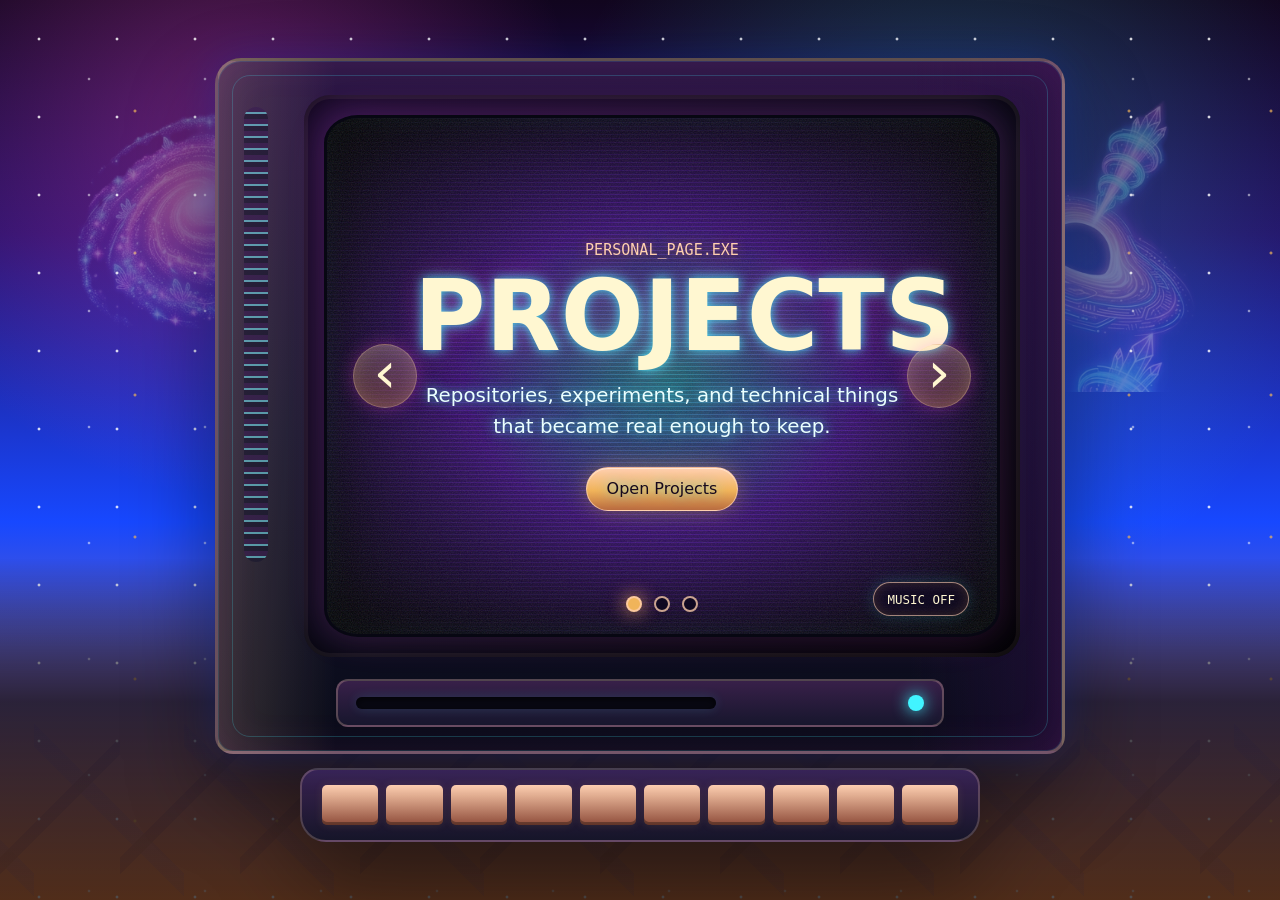
==== index.html @ 82a48ebe "Initial commit of my github page" ====
<!doctype html>
<html lang="en">
  <head>
    <meta charset="utf-8">
    <meta name="viewport" content="width=device-width, initial-scale=1">
    <title>Alejo | Personal Signal</title>
    <meta name="description" content="A personal page for projects, profile, and education.">
    <link rel="stylesheet" href="styles.css">
  </head>
  <body class="home-page">
    <main class="computer-stage" aria-label="Main navigation">
      <section class="computer" aria-label="Old computer interface">
        <div class="computer-shell">
          <div class="speaker-strip" aria-hidden="true"></div>
          <div class="crt-frame">
            <div class="crt-screen">
              <div class="screen-content">
                <p class="bootline">PERSONAL_PAGE.EXE</p>
                <h1 id="slide-title">Projects</h1>
                <p id="slide-copy">
                  Repositories, experiments, and technical things that became real enough to keep.
                </p>
                <a id="slide-link" class="screen-button" href="projects.html">Open Projects</a>
              </div>
              <button class="screen-arrow screen-arrow-left" type="button" aria-label="Previous section">&lsaquo;</button>
              <button class="screen-arrow screen-arrow-right" type="button" aria-label="Next section">&rsaquo;</button>
              <div class="screen-dots" aria-label="Choose a section">
                <button class="screen-dot is-active" type="button" aria-label="Projects"></button>
                <button class="screen-dot" type="button" aria-label="Profile"></button>
                <button class="screen-dot" type="button" aria-label="Education"></button>
              </div>
              <button id="music-toggle" class="music-toggle" type="button" aria-pressed="false">
                Music off
              </button>
              <audio id="home-track" src="Gravity_s_Edge.mp3" preload="metadata" loop></audio>
            </div>
          </div>
          <div class="computer-foot">
            <div class="drive-slot" aria-hidden="true"></div>
            <div class="power-light" aria-hidden="true"></div>
          </div>
        </div>
        <div class="keyboard" aria-hidden="true">
          <span></span><span></span><span></span><span></span><span></span>
          <span></span><span></span><span></span><span></span><span></span>
        </div>
      </section>
    </main>
    <script src="content.js"></script>
    <script src="audio.js"></script>
    <script src="home.js"></script>
  </body>
</html>
---- styles.css ----
:root {
  --ink: #f8f1ff;
  --deep: #050712;
  --amethyst: #5d1fb1;
  --cobalt: #1748ff;
  --sunset: #ff8a3d;
  --cyber-pink: #ff4bd8;
  --cyan: #41f4ff;
  --gold: #f0b45a;
  --copper: #b96c3f;
  --peach: #ffd0b0;
  --panel: rgba(18, 10, 38, 0.72);
  --panel-strong: rgba(10, 8, 26, 0.9);
}

* {
  box-sizing: border-box;
}

html,
body {
  min-height: 100%;
}

body {
  margin: 0;
  color: var(--ink);
  font-family: Inter, ui-sans-serif, system-ui, -apple-system, BlinkMacSystemFont, "Segoe UI", sans-serif;
  letter-spacing: 0;
}

a,
button {
  font: inherit;
}

a {
  color: inherit;
}

.home-page,
.profile-page {
  min-height: 100vh;
  overflow-x: hidden;
  background:
    radial-gradient(circle, rgba(255, 255, 255, 0.82) 0 1px, transparent 1.8px) 0 0 / 78px 78px,
    radial-gradient(circle, rgba(255, 255, 255, 0.5) 0 1px, transparent 1.7px) 31px 21px / 116px 116px,
    radial-gradient(circle, rgba(240, 180, 90, 0.7) 0 1px, transparent 1.9px) 64px 40px / 142px 142px,
    radial-gradient(circle at 18% 16%, rgba(255, 75, 216, 0.34), transparent 22rem),
    radial-gradient(circle at 74% 23%, rgba(65, 244, 255, 0.26), transparent 25rem),
    linear-gradient(180deg, #12061f 0%, #241068 26%, #1748ff 58%, #ff8a3d 100%);
}

.home-page {
  overflow: hidden;
}

.home-page::after {
  content: "";
  position: fixed;
  inset: 0;
  z-index: 0;
  pointer-events: none;
  background:
    url("ASSETS/galaxy_spiral_large.png") left 4vw top 8vh / min(320px, 30vw) auto no-repeat,
    url("ASSETS/galaxy_blackhole_top.png") right 5vw top 10vh / min(300px, 28vw) auto no-repeat;
  opacity: 0.36;
  mix-blend-mode: screen;
}

.home-page::before,
.profile-page::before {
  content: "";
  position: fixed;
  inset: auto 0 0;
  height: 38vh;
  pointer-events: none;
  background:
    linear-gradient(135deg, transparent 0 42%, rgba(3, 5, 14, 0.92) 42% 48%, transparent 48%) 0 100% / 120px 160px repeat-x,
    linear-gradient(45deg, transparent 0 45%, rgba(6, 7, 18, 0.9) 45% 52%, transparent 52%) 34px 100% / 150px 190px repeat-x,
    linear-gradient(180deg, transparent, rgba(4, 5, 12, 0.96) 42%);
  opacity: 0.72;
  z-index: 0;
}

.computer-stage {
  position: relative;
  z-index: 1;
  min-height: 100vh;
  display: grid;
  place-items: center;
  padding: 24px;
}

.computer {
  width: min(940px, 96vw);
  display: grid;
  justify-items: center;
  gap: 14px;
  filter: drop-shadow(0 38px 42px rgba(0, 0, 0, 0.46));
}

.computer-shell {
  position: relative;
  width: 100%;
  max-width: 850px;
  padding: clamp(18px, 3.4vw, 34px) clamp(18px, 4vw, 42px) 24px;
  border: 3px solid rgba(255, 208, 176, 0.34);
  border-radius: 26px 26px 18px 18px;
  background:
    linear-gradient(90deg, rgba(255, 210, 171, 0.18), transparent 14%, transparent 82%, rgba(43, 14, 69, 0.5)),
    linear-gradient(180deg, #2c1745, #15142e 54%, #090b18);
  box-shadow:
    inset 0 0 0 1px rgba(65, 244, 255, 0.12),
    inset 0 0 42px rgba(255, 75, 216, 0.1),
    0 0 42px rgba(23, 72, 255, 0.2);
}

.computer-shell::before {
  content: "";
  position: absolute;
  inset: 14px;
  border: 1px solid rgba(65, 244, 255, 0.2);
  border-radius: 18px;
  pointer-events: none;
}

.speaker-strip {
  position: absolute;
  left: 26px;
  top: 46px;
  width: 24px;
  height: 66%;
  border-radius: 14px;
  background: repeating-linear-gradient(180deg, #391b52 0 5px, #77eaf6 5px 7px, #17152d 7px 12px);
  opacity: 0.58;
}

.crt-frame {
  position: relative;
  margin-left: clamp(16px, 5vw, 44px);
  padding: clamp(12px, 2vw, 20px);
  border-radius: 26px;
  background: linear-gradient(145deg, #30154d, #101123 58%, #05050b);
  box-shadow: inset 0 0 0 4px rgba(255, 208, 176, 0.06), inset 0 0 48px rgba(0, 0, 0, 0.86);
}

.crt-screen {
  position: relative;
  min-height: clamp(370px, 58vh, 540px);
  overflow: hidden;
  display: grid;
  place-items: center;
  border: 3px solid #070712;
  border-radius: 34px / 28px;
  background:
    radial-gradient(ellipse at center, rgba(65, 244, 255, 0.55) 0%, rgba(88, 26, 172, 0.76) 42%, rgba(7, 6, 20, 0.98) 100%),
    #080816;
  box-shadow:
    inset 0 0 76px rgba(0, 0, 0, 0.86),
    inset 0 0 24px rgba(65, 244, 255, 0.18),
    0 0 38px rgba(255, 75, 216, 0.16);
}

.crt-screen::before,
.crt-screen::after {
  content: "";
  position: absolute;
  inset: 0;
  pointer-events: none;
}

.crt-screen::before {
  z-index: 4;
  background:
    repeating-linear-gradient(180deg, rgba(255, 255, 255, 0.13) 0 1px, rgba(0, 0, 0, 0.28) 1px 4px),
    radial-gradient(ellipse at center, transparent 42%, rgba(0, 0, 0, 0.58) 100%);
  mix-blend-mode: multiply;
  animation: scan-drift 4s linear infinite;
}

.crt-screen::after {
  z-index: 5;
  opacity: 0.22;
  background-image: url("data:image/svg+xml,%3Csvg xmlns='http://www.w3.org/2000/svg' width='180' height='180'%3E%3Cfilter id='n'%3E%3CfeTurbulence type='fractalNoise' baseFrequency='.9' numOctaves='4' stitchTiles='stitch'/%3E%3CfeGaussianBlur stdDeviation='.35'/%3E%3C/filter%3E%3Crect width='180' height='180' filter='url(%23n)' opacity='.62'/%3E%3C/svg%3E");
  animation: static-noise 0.36s steps(2, end) infinite, crt-flicker 5.8s linear infinite;
}

.screen-content {
  position: relative;
  z-index: 6;
  width: min(620px, 74%);
  text-align: center;
  color: #eaffff;
  text-shadow: 0 0 12px rgba(65, 244, 255, 0.84), 0 0 28px rgba(255, 75, 216, 0.32);
  transition: opacity 160ms ease, transform 160ms ease;
}

.is-switching .screen-content {
  opacity: 0.34;
  transform: translateY(5px) scale(0.99);
}

.bootline,
.eyebrow,
.detail-kicker {
  margin: 0 0 12px;
  color: var(--peach);
  font-family: ui-monospace, SFMono-Regular, Consolas, monospace;
  font-size: clamp(0.72rem, 1.7vw, 0.94rem);
  text-transform: uppercase;
  text-shadow: 0 0 12px rgba(255, 138, 61, 0.45);
}

.screen-content h1 {
  margin: 0;
  color: #fff7d1;
  font-size: clamp(2.5rem, 9vw, 6.1rem);
  line-height: 0.94;
  text-transform: uppercase;
}

.screen-content p:not(.bootline) {
  max-width: 42rem;
  margin: 18px auto 24px;
  font-size: clamp(1rem, 2.5vw, 1.24rem);
  line-height: 1.55;
}

.screen-button,
.detail-link,
#detail-link {
  display: inline-grid;
  min-height: 44px;
  align-items: center;
  padding: 0 20px;
  border: 1px solid rgba(255, 208, 176, 0.72);
  border-radius: 999px;
  color: #16091d;
  background: linear-gradient(180deg, #ffd0b0, #f0b45a 54%, #b96c3f);
  text-decoration: none;
  box-shadow: 0 0 22px rgba(240, 180, 90, 0.36), inset 0 1px 0 rgba(255, 255, 255, 0.45);
}

.screen-button:focus-visible,
.screen-arrow:focus-visible,
.screen-dot:focus-visible,
.top-nav a:focus-visible,
.node-hit:focus-visible,
#detail-link:focus-visible {
  outline: 3px solid var(--cyan);
  outline-offset: 4px;
}

.screen-arrow {
  position: absolute;
  z-index: 7;
  top: 50%;
  width: clamp(42px, 7vw, 64px);
  aspect-ratio: 1;
  display: grid;
  place-items: center;
  padding: 0 0 0.12em;
  translate: 0 -50%;
  border: 1px solid rgba(255, 208, 176, 0.35);
  border-radius: 50%;
  color: #fff7d1;
  background: linear-gradient(180deg, rgba(255, 208, 176, 0.22), rgba(185, 108, 63, 0.36));
  box-shadow: inset 0 0 18px rgba(255, 208, 176, 0.2), 0 0 18px rgba(255, 75, 216, 0.28);
  cursor: pointer;
  font-size: clamp(2rem, 8vw, 3.6rem);
  line-height: 0;
}

.screen-arrow-left {
  left: clamp(12px, 3vw, 26px);
}

.screen-arrow-right {
  right: clamp(12px, 3vw, 26px);
}

.screen-dots {
  position: absolute;
  z-index: 7;
  left: 50%;
  bottom: 22px;
  display: flex;
  gap: 12px;
  translate: -50% 0;
}

.screen-dot {
  width: 15px;
  aspect-ratio: 1;
  border: 2px solid rgba(255, 208, 176, 0.78);
  border-radius: 50%;
  background: rgba(12, 7, 30, 0.86);
  cursor: pointer;
}

.screen-dot.is-active {
  background: var(--gold);
  box-shadow: 0 0 18px rgba(240, 180, 90, 0.84), 0 0 24px rgba(255, 75, 216, 0.26);
}

.music-toggle {
  position: absolute;
  z-index: 7;
  right: clamp(14px, 3vw, 28px);
  bottom: 18px;
  min-height: 34px;
  padding: 0 13px;
  border: 1px solid rgba(255, 208, 176, 0.62);
  border-radius: 999px;
  color: #fff7d1;
  background: rgba(15, 8, 36, 0.64);
  box-shadow: inset 0 0 14px rgba(240, 180, 90, 0.18), 0 0 16px rgba(65, 244, 255, 0.18);
  cursor: pointer;
  font-family: ui-monospace, SFMono-Regular, Consolas, monospace;
  font-size: 0.78rem;
  text-transform: uppercase;
}

.music-toggle[aria-pressed="true"] {
  color: #16091d;
  background: var(--gold);
}

.computer-foot {
  position: relative;
  display: flex;
  align-items: center;
  justify-content: space-between;
  gap: 20px;
  margin: 22px auto 0;
  width: min(620px, 80%);
  min-height: 48px;
  padding: 0 18px;
  border: 2px solid rgba(255, 208, 176, 0.25);
  border-radius: 12px;
  background: linear-gradient(180deg, #382049, #17162d);
}

.drive-slot {
  width: min(360px, 72%);
  height: 12px;
  border-radius: 999px;
  background: #080812;
  box-shadow: inset 0 2px 7px rgba(0, 0, 0, 0.65), 0 0 12px rgba(65, 244, 255, 0.14);
}

.power-light {
  width: 16px;
  aspect-ratio: 1;
  border-radius: 50%;
  background: var(--cyan);
  box-shadow: 0 0 16px var(--cyan);
}

.keyboard {
  width: min(680px, 88vw);
  min-height: 74px;
  display: grid;
  grid-template-columns: repeat(10, 1fr);
  gap: 8px;
  padding: 15px 20px;
  border: 2px solid rgba(255, 208, 176, 0.22);
  border-radius: 18px 18px 26px 26px;
  background: linear-gradient(180deg, #3a2351, #161529);
}

.keyboard span {
  min-height: 18px;
  border-radius: 5px;
  background: linear-gradient(180deg, #ffd0b0, #8f4d3b);
  box-shadow: inset 0 -3px 0 rgba(0, 0, 0, 0.32), 0 0 10px rgba(240, 180, 90, 0.12);
}

.network-page {
  min-height: 100vh;
  overflow: hidden;
  background: #050712;
}

#network-canvas {
  position: fixed;
  inset: 0;
  z-index: 0;
}

.network-shell {
  position: relative;
  z-index: 1;
  min-height: 100vh;
  pointer-events: none;
}

.top-nav {
  position: fixed;
  z-index: 5;
  top: 18px;
  left: 50%;
  display: flex;
  max-width: calc(100vw - 28px);
  gap: 6px;
  padding: 7px;
  border: 1px solid rgba(255, 208, 176, 0.36);
  border-radius: 999px;
  background: linear-gradient(180deg, rgba(29, 13, 60, 0.86), rgba(7, 10, 24, 0.86));
  box-shadow: 0 15px 34px rgba(0, 7, 20, 0.36), 0 0 24px rgba(65, 244, 255, 0.12);
  translate: -50% 0;
  pointer-events: auto;
  backdrop-filter: blur(10px);
}

.top-nav a {
  display: inline-grid;
  min-height: 38px;
  align-items: center;
  padding: 0 15px;
  border-radius: 999px;
  color: #eafcff;
  text-decoration: none;
  white-space: nowrap;
}

.top-nav a.is-current {
  color: #16091d;
  background: linear-gradient(180deg, var(--peach), var(--gold) 62%, var(--copper));
  box-shadow: inset 0 0 0 1px rgba(255, 244, 220, 0.5), 0 0 22px rgba(240, 180, 90, 0.34);
}

.node-detail {
  position: fixed;
  right: clamp(14px, 4vw, 44px);
  bottom: clamp(14px, 4vw, 40px);
  width: min(420px, calc(100vw - 28px));
  padding: 20px;
  border: 1px solid rgba(255, 208, 176, 0.35);
  border-radius: 8px;
  color: #f5fbff;
  background: linear-gradient(145deg, rgba(26, 12, 54, 0.88), rgba(6, 10, 25, 0.9));
  box-shadow: 0 22px 46px rgba(0, 6, 18, 0.42), 0 0 26px rgba(255, 75, 216, 0.12);
  pointer-events: auto;
  backdrop-filter: blur(12px);
}

.node-detail h2 {
  margin: 0;
  color: #fff7d1;
  font-size: clamp(1.35rem, 4vw, 2rem);
  line-height: 1.05;
  text-shadow: 0 0 12px rgba(65, 244, 255, 0.24);
}

.node-detail p:not(.detail-kicker) {
  margin: 12px 0 16px;
  line-height: 1.48;
}

#detail-link {
  border-color: rgba(255, 208, 176, 0.54);
}

.node-layer {
  position: fixed;
  inset: 0;
  z-index: 4;
  pointer-events: none;
}

.node-hit {
  position: absolute;
  display: grid;
  place-items: center;
  border: 0;
  border-radius: 50%;
  color: transparent;
  background: transparent;
  cursor: pointer;
  translate: -50% -50%;
  pointer-events: auto;
}

.profile-shell {
  position: relative;
  z-index: 1;
  min-height: 100vh;
  display: grid;
  grid-template-columns: minmax(280px, 0.9fr) minmax(320px, 1.1fr);
  align-items: center;
  gap: clamp(28px, 7vw, 88px);
  padding: 118px clamp(18px, 6vw, 86px) 56px;
}

.profile-page::after {
  content: "";
  position: fixed;
  inset: 0;
  z-index: 0;
  pointer-events: none;
  background:
    radial-gradient(circle, rgba(255, 255, 255, 0.72) 0 1px, transparent 1.7px) 16px 12px / 84px 84px,
    radial-gradient(circle, rgba(65, 244, 255, 0.42) 0 1px, transparent 1.8px) 42px 36px / 128px 128px,
    radial-gradient(circle at 60% 50%, rgba(65, 244, 255, 0.2), transparent 18rem);
  opacity: 0.56;
}

.profile-copy {
  position: relative;
  z-index: 2;
  max-width: 650px;
  padding: clamp(20px, 4vw, 34px);
  border: 1px solid rgba(255, 208, 176, 0.28);
  border-radius: 8px;
  background: linear-gradient(135deg, rgba(20, 9, 44, 0.82), rgba(7, 10, 27, 0.78));
  box-shadow: 0 28px 62px rgba(0, 0, 0, 0.36), 0 0 28px rgba(255, 75, 216, 0.12);
  backdrop-filter: blur(12px);
}

.profile-copy h1 {
  margin: 0 0 18px;
  color: #fff7d1;
  font-size: clamp(2.4rem, 7vw, 5.5rem);
  line-height: 0.92;
  text-transform: uppercase;
  text-shadow: 0 0 18px rgba(65, 244, 255, 0.38), 0 0 24px rgba(255, 75, 216, 0.26);
}

.profile-copy p:not(.eyebrow) {
  color: rgba(246, 250, 255, 0.88);
  font-size: clamp(1rem, 2vw, 1.12rem);
  line-height: 1.62;
}

.profile-tags {
  display: flex;
  flex-wrap: wrap;
  gap: 10px;
  margin: 24px 0;
}

.profile-tags span {
  padding: 8px 12px;
  border: 1px solid rgba(65, 244, 255, 0.35);
  border-radius: 999px;
  color: #eaffff;
  background: rgba(65, 244, 255, 0.08);
  box-shadow: 0 0 16px rgba(65, 244, 255, 0.12);
}

.profile-stats {
  display: grid;
  grid-template-columns: repeat(3, 1fr);
  gap: 12px;
}

.profile-stats article {
  min-height: 94px;
  padding: 14px;
  border: 1px solid rgba(255, 208, 176, 0.24);
  border-radius: 8px;
  background: linear-gradient(180deg, rgba(255, 208, 176, 0.14), rgba(185, 108, 63, 0.1));
}

.profile-stats strong,
.profile-stats span {
  display: block;
}

.profile-stats strong {
  color: var(--peach);
  margin-bottom: 8px;
}

.profile-stats span {
  color: rgba(246, 250, 255, 0.78);
  font-size: 0.88rem;
  line-height: 1.35;
}

.avatar-stage {
  position: relative;
  z-index: 2;
  min-height: min(720px, 74vh);
  display: grid;
  place-items: center;
}

.hover-light {
  position: absolute;
  bottom: 9%;
  width: min(420px, 66vw);
  aspect-ratio: 1 / 0.26;
  border-radius: 50%;
  background: radial-gradient(ellipse at center, rgba(65, 244, 255, 0.74), rgba(23, 72, 255, 0.28) 45%, transparent 72%);
  filter: blur(3px);
  animation: pulse-light 3.8s ease-in-out infinite;
}

.float-base {
  position: absolute;
  bottom: 4%;
  width: min(470px, 72vw);
  aspect-ratio: 1 / 0.24;
  border-radius: 50%;
  background:
    radial-gradient(ellipse at center, rgba(232, 255, 255, 0.92) 0 8%, rgba(65, 244, 255, 0.66) 12% 30%, rgba(23, 72, 255, 0.22) 48%, transparent 72%),
    linear-gradient(180deg, rgba(255, 208, 176, 0.34), rgba(185, 108, 63, 0.12));
  border: 1px solid rgba(255, 208, 176, 0.42);
  box-shadow:
    0 0 28px rgba(65, 244, 255, 0.56),
    0 0 54px rgba(23, 72, 255, 0.36),
    inset 0 0 26px rgba(255, 208, 176, 0.24);
  transform: perspective(520px) rotateX(58deg);
  animation: base-pulse 3.8s ease-in-out infinite;
}

.profile-avatar {
  position: relative;
  z-index: 2;
  width: min(420px, 70vw);
  max-height: 78vh;
  object-fit: contain;
  filter: drop-shadow(0 0 28px rgba(65, 244, 255, 0.48)) drop-shadow(0 0 40px rgba(255, 75, 216, 0.32));
  animation: avatar-hover 4.8s ease-in-out infinite;
}

.orbit-ring {
  position: absolute;
  border: 1px solid rgba(65, 244, 255, 0.32);
  border-radius: 50%;
  filter: drop-shadow(0 0 12px rgba(255, 75, 216, 0.22));
}

.orbit-ring-one {
  width: min(520px, 82vw);
  aspect-ratio: 1;
  animation: orbit-spin 18s linear infinite;
}

.orbit-ring-two {
  width: min(390px, 62vw);
  aspect-ratio: 1 / 0.72;
  rotate: -18deg;
  animation: orbit-spin 13s linear infinite reverse;
}

@keyframes avatar-hover {
  0%,
  100% {
    transform: translateY(-10px);
  }
  50% {
    transform: translateY(18px);
  }
}

@keyframes pulse-light {
  0%,
  100% {
    opacity: 0.64;
    transform: scaleX(0.92);
  }
  50% {
    opacity: 0.92;
    transform: scaleX(1.08);
  }
}

@keyframes base-pulse {
  0%,
  100% {
    opacity: 0.78;
    transform: perspective(520px) rotateX(58deg) scale(0.98);
  }
  50% {
    opacity: 1;
    transform: perspective(520px) rotateX(58deg) scale(1.05);
  }
}

@keyframes orbit-spin {
  to {
    transform: rotate(360deg);
  }
}

@keyframes scan-drift {
  from {
    background-position: 0 0, 0 0;
  }
  to {
    background-position: 0 16px, 0 0;
  }
}

@keyframes static-noise {
  0% {
    transform: translate3d(0, 0, 0);
  }
  50% {
    transform: translate3d(-2%, 1%, 0);
  }
  100% {
    transform: translate3d(1%, -2%, 0);
  }
}

@keyframes crt-flicker {
  0%,
  100% {
    opacity: 0.2;
  }
  8% {
    opacity: 0.32;
  }
  11% {
    opacity: 0.18;
  }
  63% {
    opacity: 0.29;
  }
  68% {
    opacity: 0.21;
  }
}

@media (max-width: 900px) {
  .profile-shell {
    grid-template-columns: 1fr;
    padding-top: 104px;
  }

  .avatar-stage {
    min-height: 560px;
    order: -1;
  }

  .profile-stats {
    grid-template-columns: 1fr;
  }
}

@media (max-width: 760px) {
  .computer-stage {
    padding: 12px;
  }

  .computer-shell {
    padding: 16px 12px 18px;
  }

  .speaker-strip {
    display: none;
  }

  .crt-frame {
    margin-left: 0;
  }

  .crt-screen {
    min-height: 66vh;
    border-radius: 24px;
  }

  .screen-content {
    width: 72%;
  }

  .screen-content p:not(.bootline) {
    font-size: 0.98rem;
  }

  .computer-foot {
    width: 92%;
  }

  .keyboard {
    min-height: 58px;
    gap: 5px;
    padding: 12px;
  }

  .top-nav {
    top: 10px;
    overflow-x: auto;
    justify-content: flex-start;
    width: calc(100vw - 20px);
    border-radius: 18px;
  }

  .top-nav a {
    min-height: 34px;
    padding: 0 11px;
    font-size: 0.9rem;
  }

  .node-detail {
    bottom: 10px;
    padding: 15px;
  }

  .profile-page {
    background:
      radial-gradient(circle, rgba(255, 255, 255, 0.72) 0 1px, transparent 1.8px) 0 0 / 72px 72px,
      radial-gradient(circle, rgba(65, 244, 255, 0.42) 0 1px, transparent 1.8px) 38px 24px / 118px 118px,
      radial-gradient(circle at 50% 28%, rgba(65, 244, 255, 0.28), transparent 18rem),
      linear-gradient(180deg, #12061f 0%, #241068 38%, #1748ff 72%, #ff8a3d 100%);
  }

  .profile-page::before {
    display: none;
  }

  .profile-page::after {
    opacity: 0.22;
  }

  .profile-copy {
    padding: 18px;
  }

  .avatar-stage {
    min-height: 500px;
  }

  .profile-avatar {
    width: min(360px, 86vw);
  }
}

@media (prefers-reduced-motion: reduce) {
  *,
  *::before,
  *::after {
    scroll-behavior: auto !important;
    animation-duration: 0.001ms !important;
    animation-iteration-count: 1 !important;
    transition-duration: 0.001ms !important;
  }
}
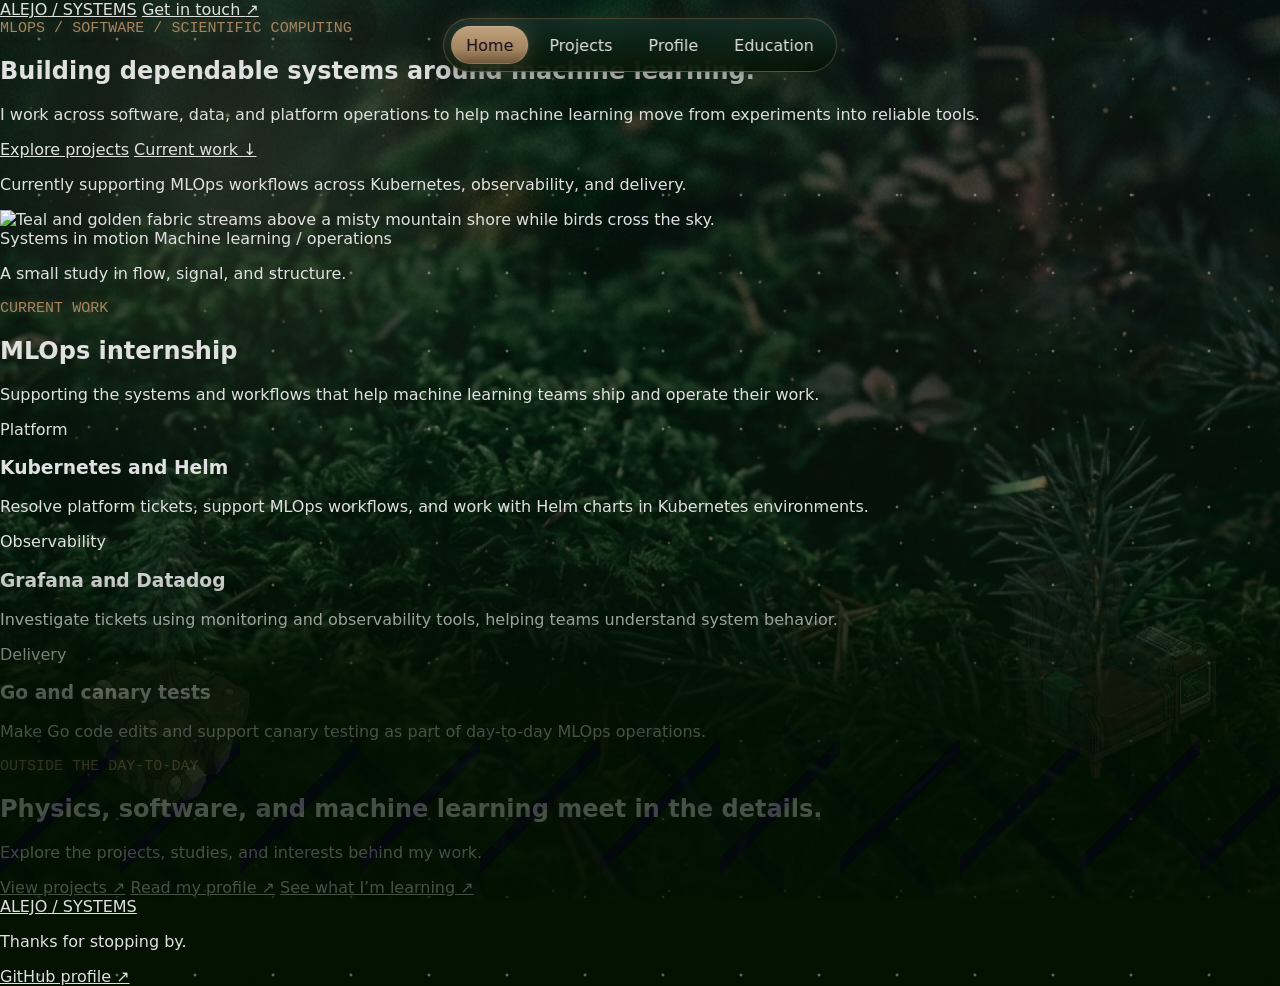
==== commit cc21155c: "Refresh portfolio landing page" ====
--- a/index.html
+++ b/index.html
@@ -3,51 +3,98 @@
   <head>
     <meta charset="utf-8">
     <meta name="viewport" content="width=device-width, initial-scale=1">
-    <title>Alejo | Personal Signal</title>
-    <meta name="description" content="A personal page for projects, profile, and education.">
+    <meta name="theme-color" content="#071719">
+    <title>Alejo | MLOps and software</title>
+    <meta name="description" content="Alejo's portfolio: MLOps, software, machine learning, and scientific computing.">
     <link rel="stylesheet" href="styles.css">
+    <link rel="stylesheet" href="refresh.css">
   </head>
   <body class="home-page">
-    <main class="computer-stage" aria-label="Main navigation">
-      <section class="computer" aria-label="Old computer interface">
-        <div class="computer-shell">
-          <div class="speaker-strip" aria-hidden="true"></div>
-          <div class="crt-frame">
-            <div class="crt-screen">
-              <div class="screen-content">
-                <p class="bootline">PERSONAL_PAGE.EXE</p>
-                <h1 id="slide-title">Projects</h1>
-                <p id="slide-copy">
-                  Repositories, experiments, and technical things that became real enough to keep.
-                </p>
-                <a id="slide-link" class="screen-button" href="projects.html">Open Projects</a>
-              </div>
-              <button class="screen-arrow screen-arrow-left" type="button" aria-label="Previous section">&lsaquo;</button>
-              <button class="screen-arrow screen-arrow-right" type="button" aria-label="Next section">&rsaquo;</button>
-              <div class="screen-dots" aria-label="Choose a section">
-                <button class="screen-dot is-active" type="button" aria-label="Projects"></button>
-                <button class="screen-dot" type="button" aria-label="Profile"></button>
-                <button class="screen-dot" type="button" aria-label="Education"></button>
-              </div>
-              <button id="music-toggle" class="music-toggle" type="button" aria-pressed="false">
-                Music off
-              </button>
-              <audio id="home-track" src="Gravity_s_Edge.mp3" preload="metadata" loop></audio>
+    <header class="site-header">
+      <a class="site-mark" href="index.html" aria-label="Alejo home">ALEJO<span> / SYSTEMS</span></a>
+      <nav class="top-nav home-nav" aria-label="Main navigation">
+        <a class="is-current" href="index.html">Home</a>
+        <a href="projects.html">Projects</a>
+        <a href="interests.html">Profile</a>
+        <a href="education.html">Education</a>
+      </nav>
+      <a class="header-contact" href="#contact">Get in touch <span aria-hidden="true">↗</span></a>
+    </header>
+
+    <main>
+      <section class="hero" aria-labelledby="hero-title">
+        <div class="hero-copy">
+          <p class="eyebrow">MLOps / software / scientific computing</p>
+          <h1 id="hero-title">Building dependable systems around machine learning.</h1>
+          <p class="hero-lede">I work across software, data, and platform operations to help machine learning move from experiments into reliable tools.</p>
+          <div class="hero-actions">
+            <a class="action-button action-primary" href="projects.html">Explore projects</a>
+            <a class="action-button action-secondary" href="#current-work">Current work <span aria-hidden="true">↓</span></a>
+          </div>
+          <p class="hero-note">Currently supporting MLOps workflows across Kubernetes, observability, and delivery.</p>
+        </div>
+
+        <div class="hero-art-wrap">
+          <div class="hero-art-frame" data-spline-url="" aria-label="Surreal landscape scene">
+            <img class="hero-art-image" src="ASSETS/hero-landscape.svg" alt="Teal and golden fabric streams above a misty mountain shore while birds cross the sky.">
+            <span class="scene-sun" aria-hidden="true"></span>
+            <div class="scene-caption">
+              <span>Systems in motion</span>
+              <span>Machine learning / operations</span>
             </div>
           </div>
-          <div class="computer-foot">
-            <div class="drive-slot" aria-hidden="true"></div>
-            <div class="power-light" aria-hidden="true"></div>
+          <p class="scene-footnote">A small study in flow, signal, and structure.</p>
+        </div>
+      </section>
+
+      <section class="work-section" id="current-work" aria-labelledby="work-title">
+        <div class="work-heading">
+          <div>
+            <p class="eyebrow">Current work</p>
+            <h2 id="work-title">MLOps internship</h2>
           </div>
+          <p>Supporting the systems and workflows that help machine learning teams ship and operate their work.</p>
         </div>
-        <div class="keyboard" aria-hidden="true">
-          <span></span><span></span><span></span><span></span><span></span>
-          <span></span><span></span><span></span><span></span><span></span>
+        <div class="work-grid">
+          <article class="work-item">
+            <p class="work-label">Platform</p>
+            <h3>Kubernetes and Helm</h3>
+            <p>Resolve platform tickets, support MLOps workflows, and work with Helm charts in Kubernetes environments.</p>
+          </article>
+          <article class="work-item">
+            <p class="work-label">Observability</p>
+            <h3>Grafana and Datadog</h3>
+            <p>Investigate tickets using monitoring and observability tools, helping teams understand system behavior.</p>
+          </article>
+          <article class="work-item">
+            <p class="work-label">Delivery</p>
+            <h3>Go and canary tests</h3>
+            <p>Make Go code edits and support canary testing as part of day-to-day MLOps operations.</p>
+          </article>
+        </div>
+      </section>
+
+      <section class="next-section" aria-labelledby="next-title">
+        <p class="eyebrow">Outside the day-to-day</p>
+        <div class="next-content">
+          <h2 id="next-title">Physics, software, and machine learning meet in the details.</h2>
+          <div>
+            <p>Explore the projects, studies, and interests behind my work.</p>
+            <div class="next-links">
+              <a href="projects.html">View projects <span aria-hidden="true">↗</span></a>
+              <a href="interests.html">Read my profile <span aria-hidden="true">↗</span></a>
+              <a href="education.html">See what I’m learning <span aria-hidden="true">↗</span></a>
+            </div>
+          </div>
         </div>
       </section>
     </main>
-    <script src="content.js"></script>
-    <script src="audio.js"></script>
-    <script src="home.js"></script>
+
+    <footer class="site-footer" id="contact">
+      <a class="site-mark" href="index.html">ALEJO<span> / SYSTEMS</span></a>
+      <p>Thanks for stopping by.</p>
+      <a href="https://github.com/AlejoProjects" target="_blank" rel="noreferrer">GitHub profile <span aria-hidden="true">↗</span></a>
+    </footer>
+    <script src="hero-motion.js"></script>
   </body>
 </html>
--- a/styles.css
+++ b/styles.css
@@ -1,16 +1,15 @@
 :root {
-  --ink: #f8f1ff;
-  --deep: #050712;
-  --amethyst: #5d1fb1;
-  --cobalt: #1748ff;
-  --sunset: #ff8a3d;
-  --cyber-pink: #ff4bd8;
-  --cyan: #41f4ff;
-  --gold: #f0b45a;
-  --copper: #b96c3f;
-  --peach: #ffd0b0;
-  --panel: rgba(18, 10, 38, 0.72);
-  --panel-strong: rgba(10, 8, 26, 0.9);
+  --ink: #e0e0e0;
+  --deep: #031100;
+  --racing-green: #16302b;
+  --forest-green: #031100;
+  --gold: #a38560;
+  --wine: #390517;
+  --parchment: #e0e0e0;
+  --peach: #a38560;
+  --glass: rgba(22, 48, 43, 0.54);
+  --panel: rgba(3, 17, 0, 0.72);
+  --panel-strong: rgba(3, 17, 0, 0.92);
 }
 
 * {
@@ -43,12 +42,13 @@
   min-height: 100vh;
   overflow-x: hidden;
   background:
-    radial-gradient(circle, rgba(255, 255, 255, 0.82) 0 1px, transparent 1.8px) 0 0 / 78px 78px,
-    radial-gradient(circle, rgba(255, 255, 255, 0.5) 0 1px, transparent 1.7px) 31px 21px / 116px 116px,
-    radial-gradient(circle, rgba(240, 180, 90, 0.7) 0 1px, transparent 1.9px) 64px 40px / 142px 142px,
-    radial-gradient(circle at 18% 16%, rgba(255, 75, 216, 0.34), transparent 22rem),
-    radial-gradient(circle at 74% 23%, rgba(65, 244, 255, 0.26), transparent 25rem),
-    linear-gradient(180deg, #12061f 0%, #241068 26%, #1748ff 58%, #ff8a3d 100%);
+    radial-gradient(circle, rgba(224, 224, 224, 0.42) 0 1px, transparent 1.8px) 0 0 / 78px 78px,
+    radial-gradient(circle, rgba(163, 133, 96, 0.46) 0 1px, transparent 1.8px) 31px 21px / 116px 116px,
+    radial-gradient(circle at 18% 16%, rgba(163, 133, 96, 0.18), transparent 22rem),
+    radial-gradient(circle at 78% 18%, rgba(57, 5, 23, 0.22), transparent 26rem),
+    linear-gradient(180deg, rgba(3, 17, 0, 0.2), rgba(3, 17, 0, 0.78)),
+    url("ASSETS/background.png") center / cover fixed no-repeat,
+    linear-gradient(180deg, #16302b 0%, #0d241d 44%, #031100 100%);
 }
 
 .home-page {
@@ -62,10 +62,11 @@
   z-index: 0;
   pointer-events: none;
   background:
-    url("ASSETS/galaxy_spiral_large.png") left 4vw top 8vh / min(320px, 30vw) auto no-repeat,
-    url("ASSETS/galaxy_blackhole_top.png") right 5vw top 10vh / min(300px, 28vw) auto no-repeat;
-  opacity: 0.36;
+    url("ASSETS/tree_asset.png") left 3vw bottom 9vh / min(230px, 24vw) auto no-repeat,
+    url("ASSETS/chair_asset.png") right 4vw bottom 11vh / min(250px, 25vw) auto no-repeat;
+  opacity: 0.22;
   mix-blend-mode: screen;
+  filter: saturate(0.86) brightness(0.72);
 }
 
 .home-page::before,
@@ -77,8 +78,8 @@
   pointer-events: none;
   background:
     linear-gradient(135deg, transparent 0 42%, rgba(3, 5, 14, 0.92) 42% 48%, transparent 48%) 0 100% / 120px 160px repeat-x,
-    linear-gradient(45deg, transparent 0 45%, rgba(6, 7, 18, 0.9) 45% 52%, transparent 52%) 34px 100% / 150px 190px repeat-x,
-    linear-gradient(180deg, transparent, rgba(4, 5, 12, 0.96) 42%);
+    linear-gradient(45deg, transparent 0 45%, rgba(2, 12, 5, 0.9) 45% 52%, transparent 52%) 34px 100% / 150px 190px repeat-x,
+    linear-gradient(180deg, transparent, rgba(3, 17, 0, 0.96) 42%);
   opacity: 0.72;
   z-index: 0;
 }
@@ -105,22 +106,22 @@
   width: 100%;
   max-width: 850px;
   padding: clamp(18px, 3.4vw, 34px) clamp(18px, 4vw, 42px) 24px;
-  border: 3px solid rgba(255, 208, 176, 0.34);
+  border: 3px solid rgba(163, 133, 96, 0.42);
   border-radius: 26px 26px 18px 18px;
   background:
-    linear-gradient(90deg, rgba(255, 210, 171, 0.18), transparent 14%, transparent 82%, rgba(43, 14, 69, 0.5)),
-    linear-gradient(180deg, #2c1745, #15142e 54%, #090b18);
+    linear-gradient(90deg, rgba(163, 133, 96, 0.16), transparent 14%, transparent 82%, rgba(57, 5, 23, 0.38)),
+    linear-gradient(180deg, #1d3a33, #10241f 54%, #031100);
   box-shadow:
-    inset 0 0 0 1px rgba(65, 244, 255, 0.12),
-    inset 0 0 42px rgba(255, 75, 216, 0.1),
-    0 0 42px rgba(23, 72, 255, 0.2);
+    inset 0 0 0 1px rgba(163, 133, 96, 0.18),
+    inset 0 0 42px rgba(57, 5, 23, 0.18),
+    0 0 42px rgba(3, 17, 0, 0.45);
 }
 
 .computer-shell::before {
   content: "";
   position: absolute;
   inset: 14px;
-  border: 1px solid rgba(65, 244, 255, 0.2);
+  border: 1px solid rgba(163, 133, 96, 0.28);
   border-radius: 18px;
   pointer-events: none;
 }
@@ -132,7 +133,7 @@
   width: 24px;
   height: 66%;
   border-radius: 14px;
-  background: repeating-linear-gradient(180deg, #391b52 0 5px, #77eaf6 5px 7px, #17152d 7px 12px);
+  background: repeating-linear-gradient(180deg, #16302b 0 5px, #a38560 5px 7px, #031100 7px 12px);
   opacity: 0.58;
 }
 
@@ -141,8 +142,8 @@
   margin-left: clamp(16px, 5vw, 44px);
   padding: clamp(12px, 2vw, 20px);
   border-radius: 26px;
-  background: linear-gradient(145deg, #30154d, #101123 58%, #05050b);
-  box-shadow: inset 0 0 0 4px rgba(255, 208, 176, 0.06), inset 0 0 48px rgba(0, 0, 0, 0.86);
+  background: linear-gradient(145deg, #1d3a33, #0b1c16 58%, #031100);
+  box-shadow: inset 0 0 0 4px rgba(163, 133, 96, 0.08), inset 0 0 48px rgba(0, 0, 0, 0.86);
 }
 
 .crt-screen {
@@ -154,12 +155,12 @@
   border: 3px solid #070712;
   border-radius: 34px / 28px;
   background:
-    radial-gradient(ellipse at center, rgba(65, 244, 255, 0.55) 0%, rgba(88, 26, 172, 0.76) 42%, rgba(7, 6, 20, 0.98) 100%),
-    #080816;
+    radial-gradient(ellipse at center, rgba(163, 133, 96, 0.34) 0%, rgba(22, 48, 43, 0.72) 42%, rgba(3, 17, 0, 0.98) 100%),
+    #031100;
   box-shadow:
     inset 0 0 76px rgba(0, 0, 0, 0.86),
-    inset 0 0 24px rgba(65, 244, 255, 0.18),
-    0 0 38px rgba(255, 75, 216, 0.16);
+    inset 0 0 24px rgba(163, 133, 96, 0.16),
+    0 0 38px rgba(57, 5, 23, 0.18);
 }
 
 .crt-screen::before,
@@ -191,8 +192,8 @@
   z-index: 6;
   width: min(620px, 74%);
   text-align: center;
-  color: #eaffff;
-  text-shadow: 0 0 12px rgba(65, 244, 255, 0.84), 0 0 28px rgba(255, 75, 216, 0.32);
+  color: var(--parchment);
+  text-shadow: 0 0 12px rgba(163, 133, 96, 0.58), 0 0 28px rgba(57, 5, 23, 0.26);
   transition: opacity 160ms ease, transform 160ms ease;
 }
 
@@ -209,12 +210,12 @@
   font-family: ui-monospace, SFMono-Regular, Consolas, monospace;
   font-size: clamp(0.72rem, 1.7vw, 0.94rem);
   text-transform: uppercase;
-  text-shadow: 0 0 12px rgba(255, 138, 61, 0.45);
+  text-shadow: 0 0 12px rgba(163, 133, 96, 0.45);
 }
 
 .screen-content h1 {
   margin: 0;
-  color: #fff7d1;
+  color: var(--parchment);
   font-size: clamp(2.5rem, 9vw, 6.1rem);
   line-height: 0.94;
   text-transform: uppercase;
@@ -234,12 +235,12 @@
   min-height: 44px;
   align-items: center;
   padding: 0 20px;
-  border: 1px solid rgba(255, 208, 176, 0.72);
+  border: 1px solid rgba(163, 133, 96, 0.78);
   border-radius: 999px;
   color: #16091d;
-  background: linear-gradient(180deg, #ffd0b0, #f0b45a 54%, #b96c3f);
+  background: linear-gradient(180deg, #c1a27c, #a38560 54%, #6d5539);
   text-decoration: none;
-  box-shadow: 0 0 22px rgba(240, 180, 90, 0.36), inset 0 1px 0 rgba(255, 255, 255, 0.45);
+  box-shadow: 0 0 22px rgba(163, 133, 96, 0.36), inset 0 1px 0 rgba(224, 224, 224, 0.28);
 }
 
 .screen-button:focus-visible,
@@ -248,7 +249,7 @@
 .top-nav a:focus-visible,
 .node-hit:focus-visible,
 #detail-link:focus-visible {
-  outline: 3px solid var(--cyan);
+  outline: 3px solid var(--gold);
   outline-offset: 4px;
 }
 
@@ -262,11 +263,11 @@
   place-items: center;
   padding: 0 0 0.12em;
   translate: 0 -50%;
-  border: 1px solid rgba(255, 208, 176, 0.35);
+  border: 1px solid rgba(163, 133, 96, 0.42);
   border-radius: 50%;
-  color: #fff7d1;
-  background: linear-gradient(180deg, rgba(255, 208, 176, 0.22), rgba(185, 108, 63, 0.36));
-  box-shadow: inset 0 0 18px rgba(255, 208, 176, 0.2), 0 0 18px rgba(255, 75, 216, 0.28);
+  color: var(--parchment);
+  background: linear-gradient(180deg, rgba(163, 133, 96, 0.24), rgba(57, 5, 23, 0.28));
+  box-shadow: inset 0 0 18px rgba(163, 133, 96, 0.2), 0 0 18px rgba(57, 5, 23, 0.24);
   cursor: pointer;
   font-size: clamp(2rem, 8vw, 3.6rem);
   line-height: 0;
@@ -293,7 +294,7 @@
 .screen-dot {
   width: 15px;
   aspect-ratio: 1;
-  border: 2px solid rgba(255, 208, 176, 0.78);
+  border: 2px solid rgba(163, 133, 96, 0.78);
   border-radius: 50%;
   background: rgba(12, 7, 30, 0.86);
   cursor: pointer;
@@ -301,7 +302,7 @@
 
 .screen-dot.is-active {
   background: var(--gold);
-  box-shadow: 0 0 18px rgba(240, 180, 90, 0.84), 0 0 24px rgba(255, 75, 216, 0.26);
+  box-shadow: 0 0 18px rgba(163, 133, 96, 0.84), 0 0 24px rgba(57, 5, 23, 0.24);
 }
 
 .music-toggle {
@@ -311,11 +312,11 @@
   bottom: 18px;
   min-height: 34px;
   padding: 0 13px;
-  border: 1px solid rgba(255, 208, 176, 0.62);
+  border: 1px solid rgba(163, 133, 96, 0.62);
   border-radius: 999px;
-  color: #fff7d1;
-  background: rgba(15, 8, 36, 0.64);
-  box-shadow: inset 0 0 14px rgba(240, 180, 90, 0.18), 0 0 16px rgba(65, 244, 255, 0.18);
+  color: var(--parchment);
+  background: rgba(3, 17, 0, 0.64);
+  box-shadow: inset 0 0 14px rgba(163, 133, 96, 0.18), 0 0 16px rgba(57, 5, 23, 0.18);
   cursor: pointer;
   font-family: ui-monospace, SFMono-Regular, Consolas, monospace;
   font-size: 0.78rem;
@@ -337,9 +338,9 @@
   width: min(620px, 80%);
   min-height: 48px;
   padding: 0 18px;
-  border: 2px solid rgba(255, 208, 176, 0.25);
+  border: 2px solid rgba(163, 133, 96, 0.28);
   border-radius: 12px;
-  background: linear-gradient(180deg, #382049, #17162d);
+  background: linear-gradient(180deg, #1d3a33, #031100);
 }
 
 .drive-slot {
@@ -347,15 +348,15 @@
   height: 12px;
   border-radius: 999px;
   background: #080812;
-  box-shadow: inset 0 2px 7px rgba(0, 0, 0, 0.65), 0 0 12px rgba(65, 244, 255, 0.14);
+  box-shadow: inset 0 2px 7px rgba(0, 0, 0, 0.65), 0 0 12px rgba(163, 133, 96, 0.14);
 }
 
 .power-light {
   width: 16px;
   aspect-ratio: 1;
   border-radius: 50%;
-  background: var(--cyan);
-  box-shadow: 0 0 16px var(--cyan);
+  background: var(--gold);
+  box-shadow: 0 0 16px var(--gold);
 }
 
 .keyboard {
@@ -365,22 +366,25 @@
   grid-template-columns: repeat(10, 1fr);
   gap: 8px;
   padding: 15px 20px;
-  border: 2px solid rgba(255, 208, 176, 0.22);
+  border: 2px solid rgba(163, 133, 96, 0.24);
   border-radius: 18px 18px 26px 26px;
-  background: linear-gradient(180deg, #3a2351, #161529);
+  background: linear-gradient(180deg, #1d3a33, #031100);
 }
 
 .keyboard span {
   min-height: 18px;
   border-radius: 5px;
-  background: linear-gradient(180deg, #ffd0b0, #8f4d3b);
-  box-shadow: inset 0 -3px 0 rgba(0, 0, 0, 0.32), 0 0 10px rgba(240, 180, 90, 0.12);
+  background: linear-gradient(180deg, #a38560, #4f3d29);
+  box-shadow: inset 0 -3px 0 rgba(0, 0, 0, 0.32), 0 0 10px rgba(163, 133, 96, 0.12);
 }
 
 .network-page {
   min-height: 100vh;
   overflow: hidden;
-  background: #050712;
+  background:
+    linear-gradient(180deg, rgba(3, 17, 0, 0.22), rgba(3, 17, 0, 0.82)),
+    url("ASSETS/background.png") center / cover fixed no-repeat,
+    #031100;
 }
 
 #network-canvas {
@@ -405,10 +409,10 @@
   max-width: calc(100vw - 28px);
   gap: 6px;
   padding: 7px;
-  border: 1px solid rgba(255, 208, 176, 0.36);
+  border: 1px solid rgba(163, 133, 96, 0.42);
   border-radius: 999px;
-  background: linear-gradient(180deg, rgba(29, 13, 60, 0.86), rgba(7, 10, 24, 0.86));
-  box-shadow: 0 15px 34px rgba(0, 7, 20, 0.36), 0 0 24px rgba(65, 244, 255, 0.12);
+  background: linear-gradient(180deg, rgba(22, 48, 43, 0.78), rgba(3, 17, 0, 0.86));
+  box-shadow: 0 15px 34px rgba(0, 7, 3, 0.36), 0 0 24px rgba(163, 133, 96, 0.12);
   translate: -50% 0;
   pointer-events: auto;
   backdrop-filter: blur(10px);
@@ -420,38 +424,39 @@
   align-items: center;
   padding: 0 15px;
   border-radius: 999px;
-  color: #eafcff;
+  color: var(--parchment);
   text-decoration: none;
   white-space: nowrap;
 }
 
 .top-nav a.is-current {
   color: #16091d;
-  background: linear-gradient(180deg, var(--peach), var(--gold) 62%, var(--copper));
-  box-shadow: inset 0 0 0 1px rgba(255, 244, 220, 0.5), 0 0 22px rgba(240, 180, 90, 0.34);
+  background: linear-gradient(180deg, #c1a27c, var(--gold) 62%, #6d5539);
+  box-shadow: inset 0 0 0 1px rgba(224, 224, 224, 0.22), 0 0 22px rgba(163, 133, 96, 0.34);
 }
 
 .node-detail {
   position: fixed;
+  z-index: 8;
   right: clamp(14px, 4vw, 44px);
   bottom: clamp(14px, 4vw, 40px);
   width: min(420px, calc(100vw - 28px));
   padding: 20px;
-  border: 1px solid rgba(255, 208, 176, 0.35);
+  border: 1px solid rgba(163, 133, 96, 0.42);
   border-radius: 8px;
-  color: #f5fbff;
-  background: linear-gradient(145deg, rgba(26, 12, 54, 0.88), rgba(6, 10, 25, 0.9));
-  box-shadow: 0 22px 46px rgba(0, 6, 18, 0.42), 0 0 26px rgba(255, 75, 216, 0.12);
+  color: var(--parchment);
+  background: linear-gradient(145deg, rgba(57, 5, 23, 0.9), rgba(3, 17, 0, 0.9));
+  box-shadow: 0 22px 46px rgba(0, 6, 2, 0.42), 0 0 26px rgba(57, 5, 23, 0.18);
   pointer-events: auto;
   backdrop-filter: blur(12px);
 }
 
 .node-detail h2 {
   margin: 0;
-  color: #fff7d1;
+  color: var(--parchment);
   font-size: clamp(1.35rem, 4vw, 2rem);
   line-height: 1.05;
-  text-shadow: 0 0 12px rgba(65, 244, 255, 0.24);
+  text-shadow: 0 0 12px rgba(163, 133, 96, 0.24);
 }
 
 .node-detail p:not(.detail-kicker) {
@@ -460,7 +465,7 @@
 }
 
 #detail-link {
-  border-color: rgba(255, 208, 176, 0.54);
+  border-color: rgba(163, 133, 96, 0.62);
 }
 
 .node-layer {
@@ -483,6 +488,92 @@
   pointer-events: auto;
 }
 
+.node-layer.is-timeline {
+  position: relative;
+  inset: auto;
+  z-index: 4;
+  display: grid;
+  gap: 12px;
+  width: min(620px, calc(100vw - 28px));
+  margin: 88px auto 320px;
+  padding: 0 0 0 26px;
+  pointer-events: auto;
+}
+
+.node-layer.is-timeline::before {
+  content: "";
+  position: absolute;
+  left: 14px;
+  top: 18px;
+  bottom: 18px;
+  width: 2px;
+  border-radius: 999px;
+  background: linear-gradient(180deg, rgba(163, 133, 96, 0.82), rgba(57, 5, 23, 0.62), rgba(163, 133, 96, 0.58));
+  box-shadow: 0 0 18px rgba(163, 133, 96, 0.24);
+}
+
+.timeline-node {
+  position: relative;
+  display: grid;
+  grid-template-columns: 1fr;
+  gap: 4px;
+  width: 100%;
+  min-height: 58px;
+  padding: 11px 14px 11px 18px;
+  border: 1px solid rgba(163, 133, 96, 0.54);
+  border-radius: 999px;
+  color: var(--parchment);
+  background: linear-gradient(180deg, rgba(22, 48, 43, 0.58), rgba(3, 17, 0, 0.76));
+  box-shadow: 0 12px 24px rgba(0, 0, 0, 0.24), inset 0 0 18px rgba(163, 133, 96, 0.08);
+  backdrop-filter: blur(10px);
+  text-align: left;
+  cursor: pointer;
+  pointer-events: auto;
+}
+
+.timeline-node:nth-child(n + 8) {
+  opacity: 0.76;
+}
+
+.timeline-node.is-selected {
+  border-color: rgba(163, 133, 96, 0.92);
+  opacity: 1;
+  box-shadow: 0 14px 28px rgba(0, 0, 0, 0.28), 0 0 22px rgba(163, 133, 96, 0.24), inset 0 0 18px rgba(163, 133, 96, 0.12);
+}
+
+.timeline-dot {
+  position: absolute;
+  left: -19px;
+  top: 50%;
+  width: 13px;
+  aspect-ratio: 1;
+  border-radius: 50%;
+  translate: 0 -50%;
+  background: var(--gold);
+  box-shadow: 0 0 14px rgba(163, 133, 96, 0.72);
+}
+
+.timeline-title {
+  display: block;
+  overflow: hidden;
+  color: var(--parchment);
+  font-weight: 700;
+  font-size: 0.98rem;
+  line-height: 1.1;
+  text-overflow: ellipsis;
+  white-space: nowrap;
+}
+
+.timeline-tag {
+  display: block;
+  overflow: hidden;
+  color: rgba(224, 224, 224, 0.72);
+  font-size: 0.76rem;
+  line-height: 1.1;
+  text-overflow: ellipsis;
+  white-space: nowrap;
+}
+
 .profile-shell {
   position: relative;
   z-index: 1;
@@ -501,9 +592,9 @@
   z-index: 0;
   pointer-events: none;
   background:
-    radial-gradient(circle, rgba(255, 255, 255, 0.72) 0 1px, transparent 1.7px) 16px 12px / 84px 84px,
-    radial-gradient(circle, rgba(65, 244, 255, 0.42) 0 1px, transparent 1.8px) 42px 36px / 128px 128px,
-    radial-gradient(circle at 60% 50%, rgba(65, 244, 255, 0.2), transparent 18rem);
+    radial-gradient(circle, rgba(224, 224, 224, 0.58) 0 1px, transparent 1.7px) 16px 12px / 84px 84px,
+    radial-gradient(circle, rgba(163, 133, 96, 0.34) 0 1px, transparent 1.8px) 42px 36px / 128px 128px,
+    radial-gradient(circle at 60% 50%, rgba(163, 133, 96, 0.14), transparent 18rem);
   opacity: 0.56;
 }
 
@@ -512,24 +603,24 @@
   z-index: 2;
   max-width: 650px;
   padding: clamp(20px, 4vw, 34px);
-  border: 1px solid rgba(255, 208, 176, 0.28);
+  border: 1px solid rgba(163, 133, 96, 0.32);
   border-radius: 8px;
-  background: linear-gradient(135deg, rgba(20, 9, 44, 0.82), rgba(7, 10, 27, 0.78));
-  box-shadow: 0 28px 62px rgba(0, 0, 0, 0.36), 0 0 28px rgba(255, 75, 216, 0.12);
+  background: linear-gradient(135deg, rgba(22, 48, 43, 0.72), rgba(3, 17, 0, 0.78));
+  box-shadow: 0 28px 62px rgba(0, 0, 0, 0.36), 0 0 28px rgba(57, 5, 23, 0.14);
   backdrop-filter: blur(12px);
 }
 
 .profile-copy h1 {
   margin: 0 0 18px;
-  color: #fff7d1;
+  color: var(--parchment);
   font-size: clamp(2.4rem, 7vw, 5.5rem);
   line-height: 0.92;
   text-transform: uppercase;
-  text-shadow: 0 0 18px rgba(65, 244, 255, 0.38), 0 0 24px rgba(255, 75, 216, 0.26);
+  text-shadow: 0 0 18px rgba(163, 133, 96, 0.28), 0 0 24px rgba(57, 5, 23, 0.22);
 }
 
 .profile-copy p:not(.eyebrow) {
-  color: rgba(246, 250, 255, 0.88);
+  color: rgba(224, 224, 224, 0.9);
   font-size: clamp(1rem, 2vw, 1.12rem);
   line-height: 1.62;
 }
@@ -543,11 +634,11 @@
 
 .profile-tags span {
   padding: 8px 12px;
-  border: 1px solid rgba(65, 244, 255, 0.35);
+  border: 1px solid rgba(163, 133, 96, 0.38);
   border-radius: 999px;
-  color: #eaffff;
-  background: rgba(65, 244, 255, 0.08);
-  box-shadow: 0 0 16px rgba(65, 244, 255, 0.12);
+  color: var(--parchment);
+  background: rgba(22, 48, 43, 0.42);
+  box-shadow: 0 0 16px rgba(163, 133, 96, 0.12);
 }
 
 .profile-stats {
@@ -559,9 +650,9 @@
 .profile-stats article {
   min-height: 94px;
   padding: 14px;
-  border: 1px solid rgba(255, 208, 176, 0.24);
+  border: 1px solid rgba(163, 133, 96, 0.28);
   border-radius: 8px;
-  background: linear-gradient(180deg, rgba(255, 208, 176, 0.14), rgba(185, 108, 63, 0.1));
+  background: linear-gradient(180deg, rgba(163, 133, 96, 0.14), rgba(57, 5, 23, 0.1));
 }
 
 .profile-stats strong,
@@ -575,7 +666,7 @@
 }
 
 .profile-stats span {
-  color: rgba(246, 250, 255, 0.78);
+  color: rgba(224, 224, 224, 0.78);
   font-size: 0.88rem;
   line-height: 1.35;
 }
@@ -594,7 +685,7 @@
   width: min(420px, 66vw);
   aspect-ratio: 1 / 0.26;
   border-radius: 50%;
-  background: radial-gradient(ellipse at center, rgba(65, 244, 255, 0.74), rgba(23, 72, 255, 0.28) 45%, transparent 72%);
+  background: radial-gradient(ellipse at center, rgba(163, 133, 96, 0.62), rgba(22, 48, 43, 0.28) 45%, transparent 72%);
   filter: blur(3px);
   animation: pulse-light 3.8s ease-in-out infinite;
 }
@@ -606,13 +697,13 @@
   aspect-ratio: 1 / 0.24;
   border-radius: 50%;
   background:
-    radial-gradient(ellipse at center, rgba(232, 255, 255, 0.92) 0 8%, rgba(65, 244, 255, 0.66) 12% 30%, rgba(23, 72, 255, 0.22) 48%, transparent 72%),
-    linear-gradient(180deg, rgba(255, 208, 176, 0.34), rgba(185, 108, 63, 0.12));
-  border: 1px solid rgba(255, 208, 176, 0.42);
+    radial-gradient(ellipse at center, rgba(224, 224, 224, 0.72) 0 8%, rgba(163, 133, 96, 0.58) 12% 30%, rgba(22, 48, 43, 0.26) 48%, transparent 72%),
+    linear-gradient(180deg, rgba(163, 133, 96, 0.34), rgba(57, 5, 23, 0.12));
+  border: 1px solid rgba(163, 133, 96, 0.42);
   box-shadow:
-    0 0 28px rgba(65, 244, 255, 0.56),
-    0 0 54px rgba(23, 72, 255, 0.36),
-    inset 0 0 26px rgba(255, 208, 176, 0.24);
+    0 0 28px rgba(163, 133, 96, 0.42),
+    0 0 54px rgba(57, 5, 23, 0.28),
+    inset 0 0 26px rgba(163, 133, 96, 0.24);
   transform: perspective(520px) rotateX(58deg);
   animation: base-pulse 3.8s ease-in-out infinite;
 }
@@ -623,15 +714,15 @@
   width: min(420px, 70vw);
   max-height: 78vh;
   object-fit: contain;
-  filter: drop-shadow(0 0 28px rgba(65, 244, 255, 0.48)) drop-shadow(0 0 40px rgba(255, 75, 216, 0.32));
+  filter: drop-shadow(0 0 28px rgba(163, 133, 96, 0.34)) drop-shadow(0 0 40px rgba(57, 5, 23, 0.26));
   animation: avatar-hover 4.8s ease-in-out infinite;
 }
 
 .orbit-ring {
   position: absolute;
-  border: 1px solid rgba(65, 244, 255, 0.32);
+  border: 1px solid rgba(163, 133, 96, 0.32);
   border-radius: 50%;
-  filter: drop-shadow(0 0 12px rgba(255, 75, 216, 0.22));
+  filter: drop-shadow(0 0 12px rgba(57, 5, 23, 0.22));
 }
 
 .orbit-ring-one {
@@ -744,6 +835,20 @@
 }
 
 @media (max-width: 760px) {
+  .network-page {
+    overflow-x: hidden;
+    overflow-y: auto;
+  }
+
+  #network-canvas {
+    position: fixed;
+  }
+
+  .network-shell {
+    min-height: 100vh;
+    pointer-events: auto;
+  }
+
   .computer-stage {
     padding: 12px;
   }
@@ -798,16 +903,24 @@
   }
 
   .node-detail {
+    z-index: 10;
+    left: 10px;
+    right: 10px;
     bottom: 10px;
+    width: auto;
     padding: 15px;
+    max-height: 252px;
+    overflow: auto;
   }
 
   .profile-page {
     background:
-      radial-gradient(circle, rgba(255, 255, 255, 0.72) 0 1px, transparent 1.8px) 0 0 / 72px 72px,
-      radial-gradient(circle, rgba(65, 244, 255, 0.42) 0 1px, transparent 1.8px) 38px 24px / 118px 118px,
-      radial-gradient(circle at 50% 28%, rgba(65, 244, 255, 0.28), transparent 18rem),
-      linear-gradient(180deg, #12061f 0%, #241068 38%, #1748ff 72%, #ff8a3d 100%);
+      radial-gradient(circle, rgba(224, 224, 224, 0.48) 0 1px, transparent 1.8px) 0 0 / 72px 72px,
+      radial-gradient(circle, rgba(163, 133, 96, 0.34) 0 1px, transparent 1.8px) 38px 24px / 118px 118px,
+      radial-gradient(circle at 50% 28%, rgba(163, 133, 96, 0.18), transparent 18rem),
+      linear-gradient(180deg, rgba(3, 17, 0, 0.18), rgba(3, 17, 0, 0.82)),
+      url("ASSETS/background.png") center / cover no-repeat,
+      linear-gradient(180deg, #16302b 0%, #0d241d 42%, #031100 100%);
   }
 
   .profile-page::before {
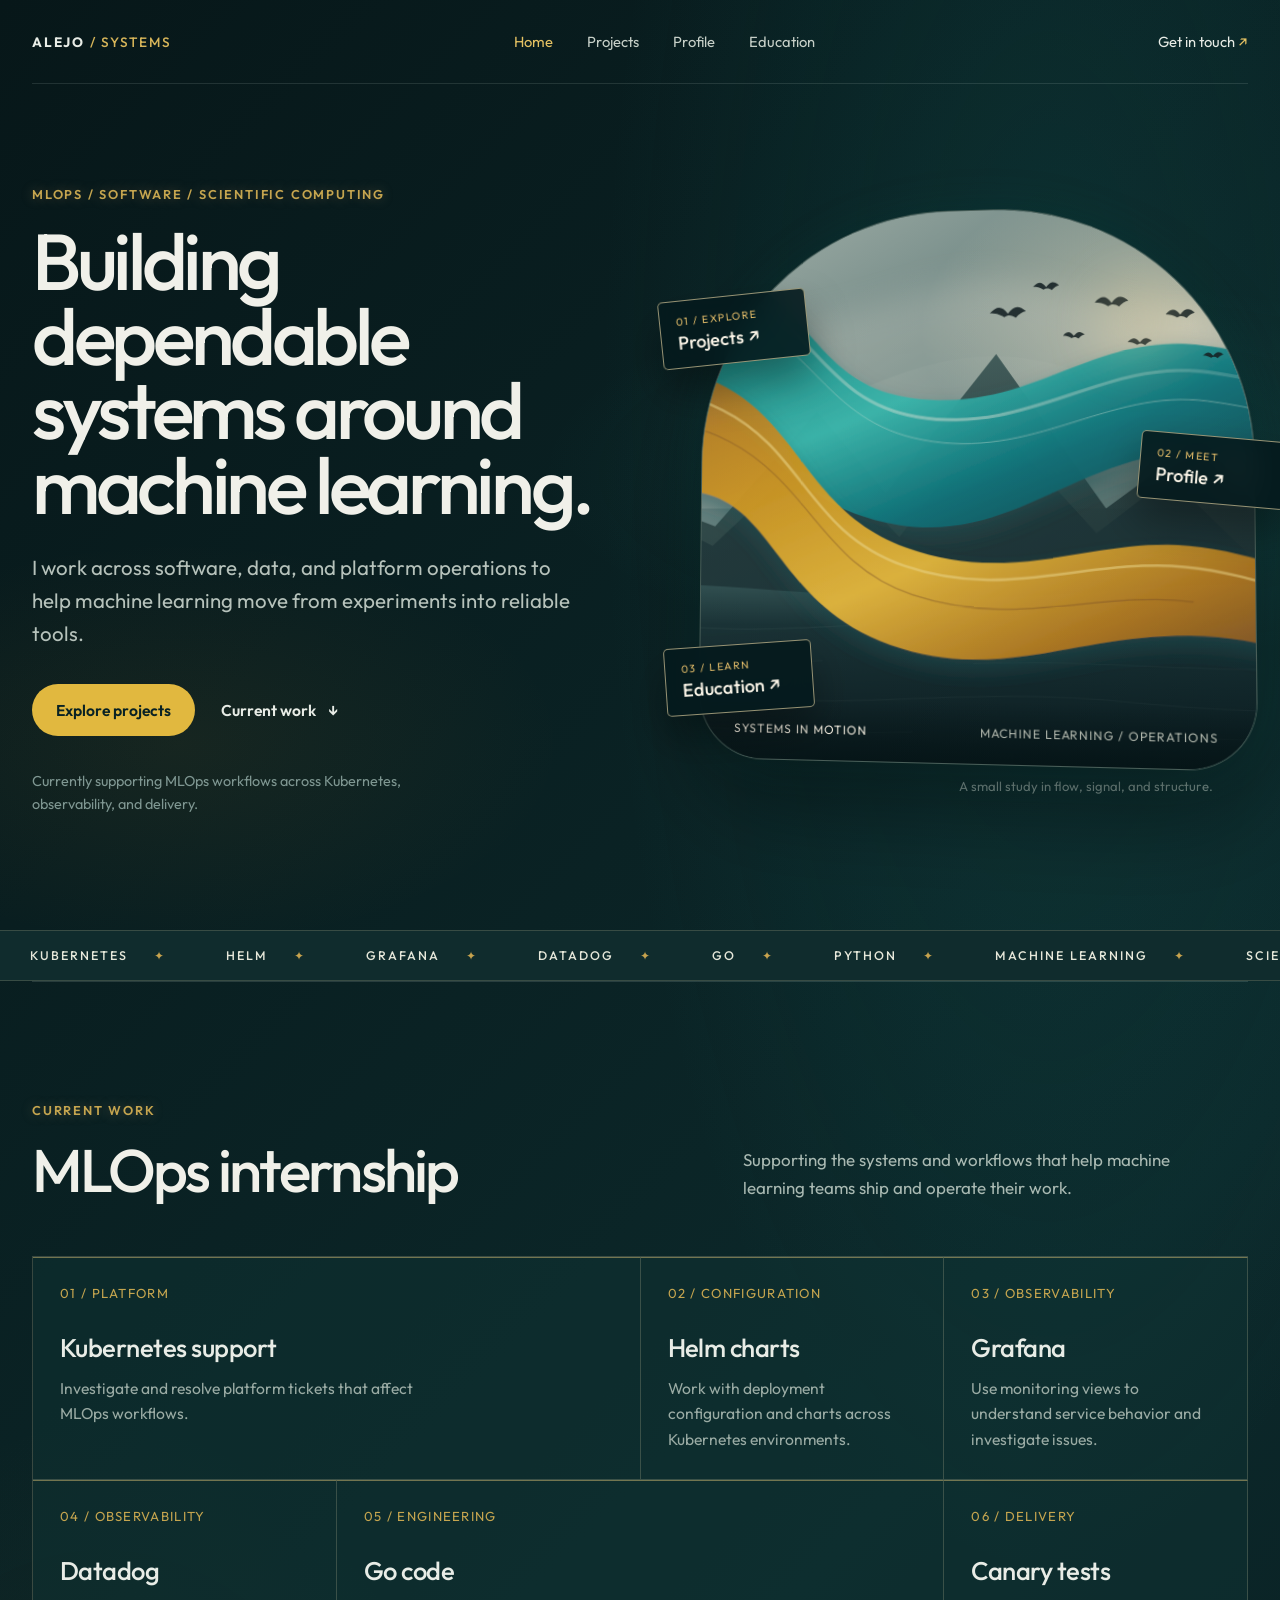
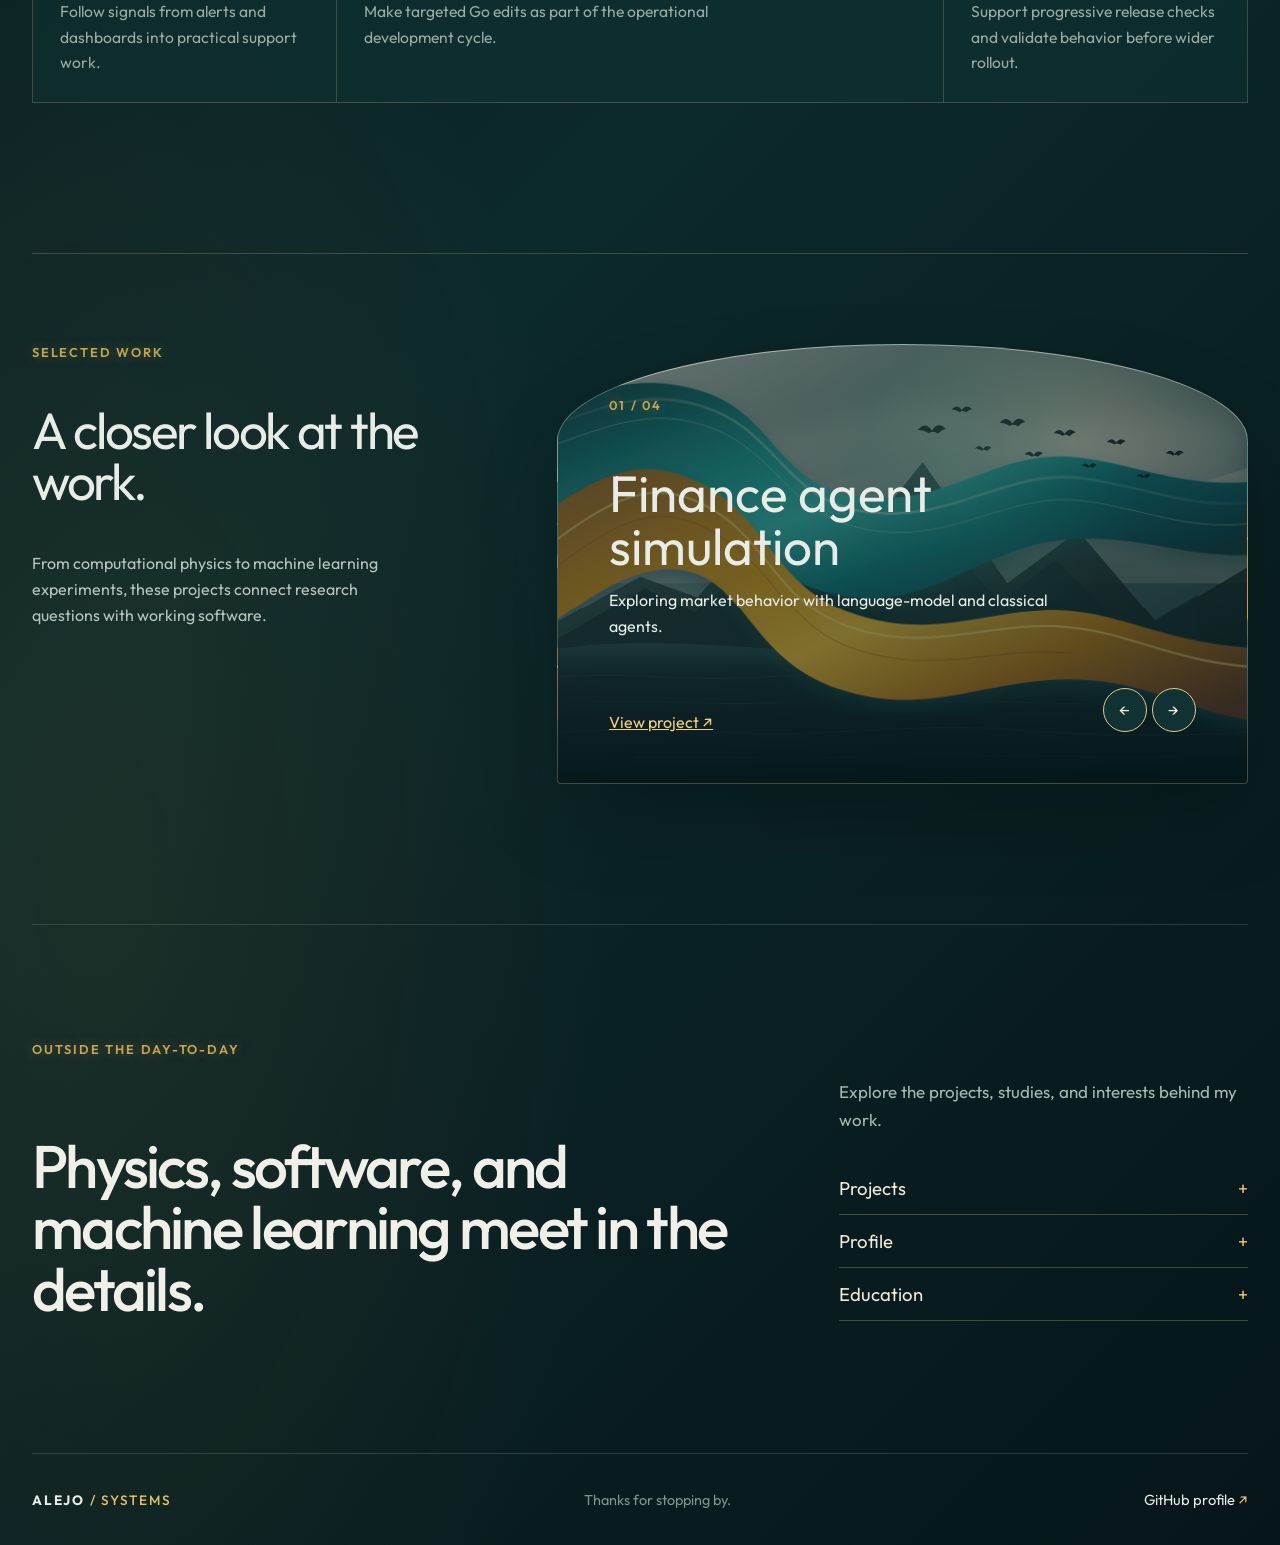
==== commit 72835d79: "Renovate index.html with purposeful motion and local 3D scene" ====
--- a/index.html
+++ b/index.html
@@ -1,100 +1,111 @@
-<!doctype html>
-<html lang="en">
-  <head>
-    <meta charset="utf-8">
-    <meta name="viewport" content="width=device-width, initial-scale=1">
-    <meta name="theme-color" content="#071719">
-    <title>Alejo | MLOps and software</title>
-    <meta name="description" content="Alejo's portfolio: MLOps, software, machine learning, and scientific computing.">
-    <link rel="stylesheet" href="styles.css">
-    <link rel="stylesheet" href="refresh.css">
-  </head>
-  <body class="home-page">
-    <header class="site-header">
-      <a class="site-mark" href="index.html" aria-label="Alejo home">ALEJO<span> / SYSTEMS</span></a>
-      <nav class="top-nav home-nav" aria-label="Main navigation">
-        <a class="is-current" href="index.html">Home</a>
-        <a href="projects.html">Projects</a>
-        <a href="interests.html">Profile</a>
-        <a href="education.html">Education</a>
-      </nav>
-      <a class="header-contact" href="#contact">Get in touch <span aria-hidden="true">↗</span></a>
-    </header>
-
-    <main>
-      <section class="hero" aria-labelledby="hero-title">
-        <div class="hero-copy">
-          <p class="eyebrow">MLOps / software / scientific computing</p>
-          <h1 id="hero-title">Building dependable systems around machine learning.</h1>
-          <p class="hero-lede">I work across software, data, and platform operations to help machine learning move from experiments into reliable tools.</p>
-          <div class="hero-actions">
-            <a class="action-button action-primary" href="projects.html">Explore projects</a>
-            <a class="action-button action-secondary" href="#current-work">Current work <span aria-hidden="true">↓</span></a>
-          </div>
-          <p class="hero-note">Currently supporting MLOps workflows across Kubernetes, observability, and delivery.</p>
-        </div>
-
-        <div class="hero-art-wrap">
-          <div class="hero-art-frame" data-spline-url="" aria-label="Surreal landscape scene">
-            <img class="hero-art-image" src="ASSETS/hero-landscape.svg" alt="Teal and golden fabric streams above a misty mountain shore while birds cross the sky.">
-            <span class="scene-sun" aria-hidden="true"></span>
-            <div class="scene-caption">
-              <span>Systems in motion</span>
-              <span>Machine learning / operations</span>
-            </div>
-          </div>
-          <p class="scene-footnote">A small study in flow, signal, and structure.</p>
-        </div>
-      </section>
-
-      <section class="work-section" id="current-work" aria-labelledby="work-title">
-        <div class="work-heading">
-          <div>
-            <p class="eyebrow">Current work</p>
-            <h2 id="work-title">MLOps internship</h2>
-          </div>
-          <p>Supporting the systems and workflows that help machine learning teams ship and operate their work.</p>
-        </div>
-        <div class="work-grid">
-          <article class="work-item">
-            <p class="work-label">Platform</p>
-            <h3>Kubernetes and Helm</h3>
-            <p>Resolve platform tickets, support MLOps workflows, and work with Helm charts in Kubernetes environments.</p>
-          </article>
-          <article class="work-item">
-            <p class="work-label">Observability</p>
-            <h3>Grafana and Datadog</h3>
-            <p>Investigate tickets using monitoring and observability tools, helping teams understand system behavior.</p>
-          </article>
-          <article class="work-item">
-            <p class="work-label">Delivery</p>
-            <h3>Go and canary tests</h3>
-            <p>Make Go code edits and support canary testing as part of day-to-day MLOps operations.</p>
-          </article>
-        </div>
-      </section>
-
-      <section class="next-section" aria-labelledby="next-title">
-        <p class="eyebrow">Outside the day-to-day</p>
-        <div class="next-content">
-          <h2 id="next-title">Physics, software, and machine learning meet in the details.</h2>
-          <div>
-            <p>Explore the projects, studies, and interests behind my work.</p>
-            <div class="next-links">
-              <a href="projects.html">View projects <span aria-hidden="true">↗</span></a>
-              <a href="interests.html">Read my profile <span aria-hidden="true">↗</span></a>
-              <a href="education.html">See what I’m learning <span aria-hidden="true">↗</span></a>
-            </div>
-          </div>
-        </div>
-      </section>
-    </main>
-
-    <footer class="site-footer" id="contact">
-      <a class="site-mark" href="index.html">ALEJO<span> / SYSTEMS</span></a>
-      <p>Thanks for stopping by.</p>
-      <a href="https://github.com/AlejoProjects" target="_blank" rel="noreferrer">GitHub profile <span aria-hidden="true">↗</span></a>
-    </footer>
-    <script src="hero-motion.js"></script>
-  </body>
-</html>
+<!doctype html>
+<html lang="en">
+  <head>
+    <meta charset="utf-8">
+    <meta name="viewport" content="width=device-width, initial-scale=1">
+    <meta name="theme-color" content="#071719">
+    <title>Alejo | MLOps and software</title>
+    <meta name="description" content="Alejo's portfolio: MLOps, software, machine learning, and scientific computing.">
+    <link rel="stylesheet" href="styles.css">
+    <link rel="stylesheet" href="refresh.css">
+    <link rel="stylesheet" href="renovation.css">
+  </head>
+  <body class="home-page">
+    <header class="site-header">
+      <a class="site-mark" href="index.html" aria-label="Alejo home">ALEJO<span> / SYSTEMS</span></a>
+      <nav class="top-nav home-nav" aria-label="Main navigation">
+        <a class="is-current" href="index.html">Home</a>
+        <a href="projects.html">Projects</a>
+        <a href="interests.html">Profile</a>
+        <a href="education.html">Education</a>
+      </nav>
+      <a class="header-contact" href="#contact">Get in touch <span aria-hidden="true">↗</span></a>
+    </header>
+
+    <main>
+      <section class="hero" aria-labelledby="hero-title">
+        <div class="hero-copy">
+          <p class="eyebrow">MLOps / software / scientific computing</p>
+          <h1 id="hero-title">Building dependable systems around machine learning.</h1>
+          <p class="hero-lede">I work across software, data, and platform operations to help machine learning move from experiments into reliable tools.</p>
+          <div class="hero-actions">
+            <a class="action-button action-primary" href="projects.html">Explore projects</a>
+            <a class="action-button action-secondary" href="#current-work">Current work <span aria-hidden="true">↓</span></a>
+          </div>
+          <p class="hero-note">Currently supporting MLOps workflows across Kubernetes, observability, and delivery.</p>
+        </div>
+
+        <div class="hero-art-wrap">
+          <div class="hero-art-frame" data-spline-url="" aria-label="Surreal landscape scene">
+            <img class="hero-art-image" src="ASSETS/hero-landscape.svg" alt="Teal and golden fabric streams above a misty mountain shore while birds cross the sky.">
+            <span class="scene-sun" aria-hidden="true"></span>
+            <div class="scene-caption">
+              <span>Systems in motion</span>
+              <span>Machine learning / operations</span>
+            </div>
+          </div>
+          <div class="portal-links" aria-label="Explore this portfolio">
+            <a class="portal-link portal-projects" href="projects.html"><small>01 / Explore</small><strong>Projects ↗</strong></a>
+            <a class="portal-link portal-profile" href="interests.html"><small>02 / Meet</small><strong>Profile ↗</strong></a>
+            <a class="portal-link portal-education" href="education.html"><small>03 / Learn</small><strong>Education ↗</strong></a>
+          </div>
+          <p class="scene-footnote">A small study in flow, signal, and structure.</p>
+        </div>
+      </section>
+
+      <div class="skill-marquee" aria-label="Technologies and fields"><div class="skill-track" aria-hidden="true">
+        <span>Kubernetes</span><span>Helm</span><span>Grafana</span><span>Datadog</span><span>Go</span><span>Python</span><span>Machine learning</span><span>Scientific computing</span>
+        <span>Kubernetes</span><span>Helm</span><span>Grafana</span><span>Datadog</span><span>Go</span><span>Python</span><span>Machine learning</span><span>Scientific computing</span>
+      </div></div>
+
+      <section class="work-section" id="current-work" aria-labelledby="work-title">
+        <div class="work-heading">
+          <div>
+            <p class="eyebrow">Current work</p>
+            <h2 id="work-title">MLOps internship</h2>
+          </div>
+          <p>Supporting the systems and workflows that help machine learning teams ship and operate their work.</p>
+        </div>
+        <div class="work-grid">
+          <article class="work-item"><p class="work-label">01 / Platform</p><h3>Kubernetes support</h3><p>Investigate and resolve platform tickets that affect MLOps workflows.</p></article>
+          <article class="work-item"><p class="work-label">02 / Configuration</p><h3>Helm charts</h3><p>Work with deployment configuration and charts across Kubernetes environments.</p></article>
+          <article class="work-item"><p class="work-label">03 / Observability</p><h3>Grafana</h3><p>Use monitoring views to understand service behavior and investigate issues.</p></article>
+          <article class="work-item"><p class="work-label">04 / Observability</p><h3>Datadog</h3><p>Follow signals from alerts and dashboards into practical support work.</p></article>
+          <article class="work-item"><p class="work-label">05 / Engineering</p><h3>Go code</h3><p>Make targeted Go edits as part of the operational development cycle.</p></article>
+          <article class="work-item"><p class="work-label">06 / Delivery</p><h3>Canary tests</h3><p>Support progressive release checks and validate behavior before wider rollout.</p></article>
+        </div>
+      </section>
+
+      <section class="spotlight" aria-labelledby="spotlight-title">
+        <div class="spotlight-intro"><p class="eyebrow">Selected work</p><h2 id="spotlight-title">A closer look at the work.</h2><p>From computational physics to machine learning experiments, these projects connect research questions with working software.</p></div>
+        <article class="spotlight-card" aria-live="polite"><span class="eyebrow" id="spotlight-count">01 / 04</span><div><h3 id="spotlight-name">Finance agent simulation</h3><p id="spotlight-copy">Exploring market behavior with language-model and classical agents.</p></div><div class="spotlight-controls"><a id="spotlight-link" href="https://github.com/AlejoProjects/finance_agentic_simulation" target="_blank" rel="noreferrer">View project ↗</a><div><button type="button" id="spotlight-prev" aria-label="Previous project">←</button><button type="button" id="spotlight-next" aria-label="Next project">→</button></div></div></article>
+      </section>
+
+      <section class="next-section" aria-labelledby="next-title">
+        <p class="eyebrow">Outside the day-to-day</p>
+        <div class="next-content">
+          <h2 id="next-title">Physics, software, and machine learning meet in the details.</h2>
+          <div>
+            <p>Explore the projects, studies, and interests behind my work.</p>
+            <div class="next-links">
+              <details><summary>Projects</summary><p>Explore simulations, software tools, and machine learning work in an interactive 3D archive. <a href="projects.html">Open projects ↗</a></p></details>
+              <details><summary>Profile</summary><p>Read more about my interests and the way I work. <a href="interests.html">Open profile ↗</a></p></details>
+              <details><summary>Education</summary><p>Browse courses and studies across physics, computing, and machine learning. <a href="education.html">Open education ↗</a></p></details>
+            </div>
+          </div>
+        </div>
+      </section>
+    </main>
+
+    <footer class="site-footer" id="contact">
+      <a class="site-mark" href="index.html">ALEJO<span> / SYSTEMS</span></a>
+      <p>Thanks for stopping by.</p>
+      <a href="https://github.com/AlejoProjects" target="_blank" rel="noreferrer">GitHub profile <span aria-hidden="true">↗</span></a>
+    </footer>
+    <script src="vendor/gsap.min.js"></script>
+    <script src="vendor/ScrollTrigger.min.js"></script>
+    <script src="hero-motion.js"></script>
+    <script src="renovation.js"></script>
+  </body>
+</html>
+
--- a/refresh.css
+++ b/refresh.css
@@ -0,0 +1,916 @@
+@import url("https://api.fontshare.com/v2/css?f[]=cabinet-grotesk@400,500,600,700&display=swap");
+
+:root {
+  --ink: #e8ece6;
+  --deep: #071719;
+  --racing-green: #123638;
+  --forest-green: #071719;
+  --gold: #d4a321;
+  --wine: #37242a;
+  --parchment: #e8ece6;
+  --peach: #b99a5c;
+  --glass: rgba(10, 36, 38, 0.76);
+  --panel: rgba(7, 23, 25, 0.78);
+  --panel-strong: rgba(7, 23, 25, 0.95);
+  --teal: #1aa69d;
+  --muted: #a3b0a9;
+}
+
+html {
+  scroll-behavior: smooth;
+}
+
+body {
+  font-family: "Cabinet Grotesk", "Avenir Next", "Segoe UI", sans-serif;
+  background-color: var(--deep);
+}
+
+a,
+button {
+  -webkit-tap-highlight-color: transparent;
+}
+
+a:focus-visible,
+button:focus-visible {
+  outline: 2px solid #f0c64e;
+  outline-offset: 4px;
+}
+
+.home-page,
+.profile-page,
+.network-page {
+  color: var(--ink);
+  background:
+    radial-gradient(ellipse at 82% 13%, rgba(21, 112, 108, 0.2), transparent 28rem),
+    radial-gradient(ellipse at 8% 79%, rgba(172, 119, 34, 0.1), transparent 32rem),
+    linear-gradient(135deg, #071719 0%, #0c292b 54%, #061519 100%);
+}
+
+.home-page {
+  min-height: 100vh;
+  overflow-x: hidden;
+  overflow-y: auto;
+}
+
+.home-page::before,
+.home-page::after,
+.profile-page::before,
+.profile-page::after {
+  display: none;
+}
+
+.site-header {
+  position: relative;
+  z-index: 20;
+  display: flex;
+  width: min(1360px, calc(100% - 64px));
+  min-height: 84px;
+  align-items: center;
+  justify-content: space-between;
+  gap: 28px;
+  margin: 0 auto;
+  border-bottom: 1px solid rgba(218, 232, 224, 0.12);
+}
+
+.site-mark {
+  color: var(--ink);
+  font-size: 0.85rem;
+  font-weight: 700;
+  letter-spacing: 0.13em;
+  text-decoration: none;
+  white-space: nowrap;
+}
+
+.site-mark span {
+  color: var(--muted);
+  font-weight: 500;
+}
+
+.site-header .top-nav {
+  position: static;
+  left: auto;
+  translate: none;
+  max-width: 100%;
+  gap: 4px;
+  padding: 0;
+  border: 0;
+  border-radius: 0;
+  background: transparent;
+  box-shadow: none;
+  backdrop-filter: none;
+}
+
+.site-header .top-nav a {
+  min-height: 42px;
+  padding: 0 15px;
+  color: #c7d0c8;
+  font-size: 0.92rem;
+  transition: color 180ms ease;
+}
+
+.site-header .top-nav a:hover,
+.site-header .top-nav a:focus-visible {
+  color: #fff;
+}
+
+.site-header .top-nav a.is-current {
+  color: #e5c263;
+  background: transparent;
+  box-shadow: none;
+}
+
+.header-contact {
+  color: var(--ink);
+  font-size: 0.92rem;
+  text-decoration: none;
+  white-space: nowrap;
+}
+
+.header-contact span,
+.site-footer a span,
+.next-links a span {
+  color: #e5c263;
+}
+
+.hero {
+  position: relative;
+  display: grid;
+  width: min(1360px, 100%);
+  min-height: min(780px, calc(100svh - 84px));
+  grid-template-columns: minmax(0, 0.86fr) minmax(0, 1.14fr);
+  align-items: center;
+  gap: clamp(36px, 6vw, 92px);
+  margin: 0 auto;
+  padding: clamp(58px, 8vw, 118px) 32px clamp(72px, 9vw, 136px);
+  isolation: isolate;
+}
+
+.hero::before {
+  position: absolute;
+  z-index: -1;
+  inset: 0 -12vw;
+  background:
+    radial-gradient(ellipse at 76% 46%, rgba(38, 162, 151, 0.12), transparent 32rem),
+    radial-gradient(ellipse at 21% 78%, rgba(184, 128, 36, 0.08), transparent 24rem);
+  content: "";
+}
+
+.hero-copy {
+  position: relative;
+  z-index: 2;
+  max-width: 660px;
+}
+
+.eyebrow {
+  margin: 0 0 20px;
+  color: #c5a54f;
+  font-family: "Cabinet Grotesk", "Avenir Next", sans-serif;
+  font-size: 0.8rem;
+  font-weight: 600;
+  letter-spacing: 0.14em;
+  line-height: 1.4;
+  text-transform: uppercase;
+}
+
+.hero h1 {
+  max-width: 760px;
+  margin: 0;
+  color: #f0f0e9;
+  font-size: clamp(3.1rem, 6vw, 6rem);
+  font-weight: 500;
+  letter-spacing: -0.055em;
+  line-height: 0.98;
+  text-wrap: balance;
+}
+
+.hero-lede {
+  max-width: 540px;
+  margin: 28px 0 0;
+  color: #b6c2bb;
+  font-size: clamp(1.1rem, 1.6vw, 1.28rem);
+  line-height: 1.62;
+}
+
+.hero-actions {
+  display: flex;
+  flex-wrap: wrap;
+  align-items: center;
+  gap: 14px 26px;
+  margin-top: 34px;
+}
+
+.action-button {
+  display: inline-flex;
+  min-height: 52px;
+  align-items: center;
+  justify-content: center;
+  gap: 12px;
+  border-radius: 999px;
+  font-size: 0.98rem;
+  font-weight: 600;
+  text-decoration: none;
+  transition: transform 180ms ease, background-color 180ms ease, border-color 180ms ease;
+}
+
+.action-button:hover {
+  transform: translateY(-2px);
+}
+
+.action-primary {
+  padding: 0 24px;
+  color: #092224;
+  background: #e1b83f;
+}
+
+.action-primary:hover {
+  background: #f0ca5c;
+}
+
+.action-secondary {
+  min-height: 44px;
+  color: var(--ink);
+}
+
+.action-secondary:hover {
+  color: #f0ca5c;
+}
+
+.hero-note {
+  max-width: 450px;
+  margin: 34px 0 0;
+  color: #7f9792;
+  font-size: 0.9rem;
+  line-height: 1.55;
+}
+
+.hero-art-wrap {
+  position: relative;
+  z-index: 1;
+  width: 100%;
+  perspective: 1400px;
+}
+
+.hero-art-frame {
+  --tilt-x: 1.5deg;
+  --tilt-y: -4deg;
+  position: relative;
+  overflow: hidden;
+  aspect-ratio: 1.08 / 0.9;
+  border: 1px solid rgba(223, 220, 193, 0.28);
+  border-radius: 18px;
+  background: #153438;
+  box-shadow: 0 40px 100px rgba(0, 0, 0, 0.42), 0 0 60px rgba(22, 154, 146, 0.11);
+  transform: perspective(1400px) rotateX(var(--tilt-x)) rotateY(var(--tilt-y));
+  transform-style: preserve-3d;
+  transition: transform 420ms cubic-bezier(.2,.7,.25,1), box-shadow 420ms ease;
+  will-change: transform;
+}
+
+.hero-art-image,
+.spline-embed {
+  position: absolute;
+  inset: 0;
+  display: block;
+  width: 100%;
+  height: 100%;
+  border: 0;
+  object-fit: cover;
+}
+
+.hero-art-image {
+  transform: scale(1.025);
+  transition: transform 900ms cubic-bezier(.2,.7,.25,1);
+}
+
+.hero-art-frame:hover .hero-art-image {
+  transform: scale(1.06);
+}
+
+.spline-embed {
+  z-index: 2;
+}
+
+.scene-sun {
+  position: absolute;
+  top: 13%;
+  right: 12%;
+  z-index: 1;
+  width: 16%;
+  aspect-ratio: 1;
+  border-radius: 50%;
+  background: rgba(245, 218, 157, 0.17);
+  filter: blur(24px);
+  pointer-events: none;
+}
+
+.scene-caption {
+  position: absolute;
+  right: 0;
+  bottom: 0;
+  left: 0;
+  z-index: 3;
+  display: flex;
+  align-items: end;
+  justify-content: space-between;
+  gap: 20px;
+  padding: clamp(18px, 3vw, 30px);
+  color: #f4eee0;
+  background: linear-gradient(180deg, transparent, rgba(4, 19, 21, 0.74));
+  font-size: 0.76rem;
+  letter-spacing: 0.08em;
+  text-transform: uppercase;
+  pointer-events: none;
+}
+
+.scene-caption span:last-child {
+  color: rgba(230, 232, 218, 0.75);
+  text-align: right;
+}
+
+.scene-footnote {
+  margin: 16px 0 0;
+  color: #7f9792;
+  font-size: 0.82rem;
+  text-align: right;
+}
+
+.work-section,
+.next-section {
+  width: min(1360px, calc(100% - 64px));
+  margin: 0 auto;
+  padding: clamp(64px, 9vw, 120px) 0;
+  border-top: 1px solid rgba(218, 232, 224, 0.14);
+}
+
+.work-heading {
+  display: grid;
+  grid-template-columns: minmax(0, 0.92fr) minmax(260px, 0.7fr);
+  align-items: end;
+  gap: 48px;
+  margin-bottom: 54px;
+}
+
+.work-heading h2,
+.next-section h2 {
+  max-width: 700px;
+  margin: 0;
+  color: #f0f0e9;
+  font-size: clamp(2.2rem, 4.7vw, 4.2rem);
+  font-weight: 500;
+  letter-spacing: -0.045em;
+  line-height: 1.03;
+}
+
+.work-heading > p,
+.next-content > div > p {
+  max-width: 440px;
+  margin: 0;
+  color: #a9b9b2;
+  font-size: 1.06rem;
+  line-height: 1.65;
+}
+
+.work-grid {
+  display: grid;
+  grid-template-columns: repeat(3, minmax(0, 1fr));
+  gap: 28px;
+}
+
+.work-item {
+  min-height: 220px;
+  padding: 22px 8px 10px 0;
+  border-top: 1px solid rgba(208, 185, 112, 0.52);
+}
+
+.work-label {
+  margin: 0 0 28px;
+  color: #c5a54f;
+  font-size: 0.82rem;
+  letter-spacing: 0.1em;
+  text-transform: uppercase;
+}
+
+.work-item h3 {
+  margin: 0;
+  color: #e8ece6;
+  font-size: clamp(1.28rem, 2vw, 1.65rem);
+  font-weight: 500;
+  letter-spacing: -0.02em;
+}
+
+.work-item p:last-child {
+  max-width: 360px;
+  margin: 12px 0 0;
+  color: #9aaba4;
+  font-size: 0.98rem;
+  line-height: 1.62;
+}
+
+.next-section {
+  padding-bottom: 132px;
+}
+
+.next-content {
+  display: grid;
+  grid-template-columns: minmax(0, 1.1fr) minmax(260px, 0.6fr);
+  align-items: end;
+  gap: 56px;
+}
+
+.next-content > div > p {
+  margin-bottom: 28px;
+}
+
+.next-links {
+  display: grid;
+  gap: 0;
+}
+
+.next-links a {
+  display: flex;
+  justify-content: space-between;
+  gap: 22px;
+  padding: 14px 0;
+  border-top: 1px solid rgba(218, 232, 224, 0.16);
+  color: #e8ece6;
+  text-decoration: none;
+}
+
+.next-links a:last-child {
+  border-bottom: 1px solid rgba(218, 232, 224, 0.16);
+}
+
+.next-links a:hover {
+  color: #e5c263;
+}
+
+.site-footer {
+  display: flex;
+  width: min(1360px, calc(100% - 64px));
+  min-height: 92px;
+  align-items: center;
+  justify-content: space-between;
+  gap: 22px;
+  margin: 0 auto;
+  border-top: 1px solid rgba(218, 232, 224, 0.16);
+}
+
+.site-footer p {
+  margin: 0;
+  color: #82948d;
+  font-size: 0.9rem;
+}
+
+.site-footer > a:last-child {
+  color: #e8ece6;
+  font-size: 0.92rem;
+  text-decoration: none;
+}
+
+.profile-page {
+  min-height: 100vh;
+  overflow-x: hidden;
+  overflow-y: auto;
+}
+
+.profile-shell {
+  width: min(1360px, 100%);
+  min-height: calc(100vh - 176px);
+  grid-template-columns: minmax(0, 1.08fr) minmax(280px, 0.92fr);
+  gap: clamp(28px, 6vw, 88px);
+  padding: 104px 32px 72px;
+}
+
+.profile-copy {
+  max-width: 760px;
+  padding: 0;
+  border: 0;
+  border-radius: 0;
+  background: transparent;
+  box-shadow: none;
+  backdrop-filter: none;
+}
+
+.profile-copy h1 {
+  margin: 0 0 22px;
+  color: #f0f0e9;
+  font-size: clamp(3rem, 6vw, 5.6rem);
+  font-weight: 500;
+  letter-spacing: -0.055em;
+  line-height: 0.98;
+  text-transform: none;
+  text-shadow: none;
+}
+
+.profile-copy p:not(.eyebrow) {
+  color: #b6c2bb;
+  font-size: 1.05rem;
+  line-height: 1.68;
+}
+
+.profile-experience {
+  margin: 34px 0 28px;
+  padding: 24px 0 22px;
+  border-top: 1px solid rgba(208, 185, 112, 0.5);
+  border-bottom: 1px solid rgba(218, 232, 224, 0.14);
+}
+
+.profile-experience .eyebrow {
+  margin-bottom: 12px;
+}
+
+.profile-experience h2 {
+  margin: 0;
+  color: #e8ece6;
+  font-size: 1.65rem;
+  font-weight: 500;
+}
+
+.experience-list {
+  display: grid;
+  gap: 10px;
+  margin: 20px 0 0;
+  padding-left: 20px;
+  color: #b6c2bb;
+  line-height: 1.55;
+}
+
+.experience-list li::marker {
+  color: #d4a321;
+}
+
+.profile-tags {
+  gap: 9px;
+  margin: 25px 0;
+}
+
+.profile-tags span {
+  padding: 7px 10px;
+  border-color: rgba(175, 197, 184, 0.23);
+  border-radius: 4px;
+  color: #c2d0c9;
+  background: rgba(20, 60, 61, 0.42);
+  box-shadow: none;
+  font-size: 0.88rem;
+}
+
+.profile-stats {
+  gap: 12px;
+}
+
+.profile-stats article {
+  min-height: 100px;
+  padding: 14px 12px;
+  border-color: rgba(175, 197, 184, 0.18);
+  border-radius: 5px;
+  background: rgba(15, 47, 49, 0.4);
+}
+
+.profile-stats strong {
+  color: #d9b74d;
+}
+
+.profile-stats span {
+  color: #aab9b2;
+}
+
+.profile-link {
+  display: inline-flex;
+  gap: 10px;
+  margin-top: 28px;
+  color: #e5c263;
+  text-decoration: none;
+}
+
+.avatar-stage {
+  min-height: 600px;
+}
+
+.profile-avatar {
+  width: min(420px, 72vw);
+  max-height: 70vh;
+  filter: drop-shadow(0 25px 38px rgba(0, 0, 0, 0.44)) drop-shadow(0 0 26px rgba(24, 168, 159, 0.2));
+}
+
+.orbit-ring {
+  border-color: rgba(181, 162, 104, 0.38);
+}
+
+.float-base {
+  border-color: rgba(213, 171, 53, 0.42);
+  background:
+    radial-gradient(ellipse at center, rgba(229, 225, 205, 0.55) 0 8%, rgba(212, 163, 33, 0.35) 13% 32%, rgba(26, 166, 157, 0.2) 50%, transparent 72%),
+    linear-gradient(180deg, rgba(212, 163, 33, 0.28), rgba(26, 166, 157, 0.1));
+}
+
+.hover-light {
+  background: radial-gradient(ellipse at center, rgba(26, 166, 157, 0.5), rgba(212, 163, 33, 0.2) 45%, transparent 72%);
+}
+
+.avatar-caption {
+  position: absolute;
+  right: 0;
+  bottom: 0;
+  left: 0;
+  margin: 0;
+  color: #a9b9b2;
+  font-size: 0.9rem;
+  letter-spacing: 0.04em;
+  text-align: center;
+}
+
+.profile-page .site-footer {
+  width: min(1360px, calc(100% - 64px));
+}
+
+.network-page {
+  overflow-x: hidden;
+  background:
+    radial-gradient(ellipse at 60% 20%, rgba(26, 166, 157, 0.13), transparent 32rem),
+    linear-gradient(145deg, #071719, #102a2b 58%, #071719);
+}
+
+.network-page .top-nav {
+  border-color: rgba(181, 162, 104, 0.36);
+  background: rgba(7, 23, 25, 0.88);
+  box-shadow: 0 18px 44px rgba(0, 0, 0, 0.34);
+}
+
+.network-page .top-nav a {
+  color: #d1d9d1;
+}
+
+.network-page .top-nav a.is-current {
+  color: #102022;
+  background: linear-gradient(145deg, #ead17b, #d4a321);
+  box-shadow: none;
+}
+
+.node-detail {
+  border-color: rgba(181, 162, 104, 0.4);
+  border-radius: 12px;
+  background: linear-gradient(145deg, rgba(13, 51, 53, 0.96), rgba(7, 23, 25, 0.94));
+}
+
+.node-detail h2 {
+  color: #f0f0e9;
+  text-shadow: none;
+}
+
+#detail-link {
+  border-color: rgba(212, 163, 33, 0.6);
+  color: #e5c263;
+}
+
+@media (max-width: 980px) {
+  .hero {
+    min-height: auto;
+    grid-template-columns: minmax(0, 1fr) minmax(0, 1fr);
+    gap: 34px;
+    padding-top: 74px;
+  }
+
+  .hero h1 {
+    font-size: clamp(3rem, 6.6vw, 4.7rem);
+  }
+
+  .work-heading,
+  .next-content {
+    grid-template-columns: 1fr 0.8fr;
+    gap: 32px;
+  }
+
+  .profile-shell {
+    gap: 32px;
+  }
+
+  .profile-stats {
+    grid-template-columns: 1fr;
+  }
+}
+
+@media (max-width: 760px) {
+  html {
+    scroll-padding-top: 18px;
+  }
+
+  .site-header {
+    width: calc(100% - 36px);
+    min-height: 72px;
+    flex-wrap: wrap;
+    gap: 10px;
+    padding: 14px 0 10px;
+  }
+
+  .site-mark {
+    font-size: 0.76rem;
+  }
+
+  .header-contact {
+    font-size: 0.84rem;
+  }
+
+  .site-header .top-nav {
+    order: 3;
+    width: 100%;
+    overflow-x: auto;
+    justify-content: flex-start;
+  }
+
+  .site-header .top-nav a {
+    min-height: 36px;
+    padding: 0 12px;
+    font-size: 0.86rem;
+  }
+
+  .hero {
+    width: 100%;
+    grid-template-columns: 1fr;
+    gap: 38px;
+    padding: 62px 22px 74px;
+  }
+
+  .hero h1 {
+    max-width: 620px;
+    font-size: clamp(3rem, 12vw, 4.7rem);
+    line-height: 0.98;
+  }
+
+  .hero-lede {
+    margin-top: 20px;
+  }
+
+  .hero-art-wrap {
+    width: 100%;
+  }
+
+  .hero-art-frame {
+    --tilt-x: 0deg;
+    --tilt-y: 0deg;
+    aspect-ratio: 1 / 0.9;
+    border-radius: 12px;
+  }
+
+  .scene-caption {
+    flex-direction: column;
+    align-items: flex-start;
+    gap: 7px;
+    font-size: 0.68rem;
+  }
+
+  .scene-caption span:last-child {
+    text-align: left;
+  }
+
+  .work-section,
+  .next-section {
+    width: calc(100% - 44px);
+    padding: 66px 0;
+  }
+
+  .work-heading,
+  .next-content {
+    grid-template-columns: 1fr;
+    gap: 22px;
+  }
+
+  .work-heading h2,
+  .next-section h2 {
+    font-size: clamp(2.25rem, 10vw, 3.3rem);
+  }
+
+  .work-grid {
+    grid-template-columns: 1fr;
+    gap: 10px;
+  }
+
+  .work-item {
+    min-height: 0;
+    padding: 18px 0 26px;
+  }
+
+  .work-label {
+    margin-bottom: 16px;
+  }
+
+  .next-section {
+    padding-bottom: 82px;
+  }
+
+  .site-footer,
+  .profile-page .site-footer {
+    width: calc(100% - 44px);
+    min-height: 104px;
+    flex-wrap: wrap;
+    padding: 20px 0;
+  }
+
+  .site-footer p {
+    order: 3;
+    width: 100%;
+  }
+
+  .profile-shell {
+    min-height: auto;
+    grid-template-columns: 1fr;
+    padding: 60px 22px 54px;
+  }
+
+  .profile-copy h1 {
+    font-size: clamp(2.8rem, 11vw, 4.2rem);
+  }
+
+  .profile-copy p:not(.eyebrow) {
+    font-size: 1rem;
+  }
+
+  .profile-stats {
+    grid-template-columns: 1fr;
+  }
+
+  .avatar-stage {
+    min-height: 410px;
+    order: -1;
+  }
+
+  .profile-avatar {
+    width: min(330px, 78vw);
+    max-height: 55vh;
+  }
+
+  .network-page .top-nav {
+    top: 10px;
+    max-width: calc(100vw - 20px);
+    overflow-x: auto;
+  }
+
+  .network-page .top-nav a {
+    min-height: 36px;
+    padding: 0 11px;
+    font-size: 0.84rem;
+  }
+}
+
+@media (max-width: 420px) {
+  .site-header {
+    width: calc(100% - 28px);
+  }
+
+  .hero {
+    padding-right: 16px;
+    padding-left: 16px;
+  }
+
+  .hero h1 {
+    font-size: clamp(2.6rem, 12vw, 3.4rem);
+  }
+
+  .hero-actions {
+    align-items: flex-start;
+    flex-direction: column;
+  }
+
+  .work-section,
+  .next-section {
+    width: calc(100% - 32px);
+  }
+
+  .profile-shell {
+    padding-right: 16px;
+    padding-left: 16px;
+  }
+
+  .avatar-stage {
+    min-height: 350px;
+  }
+
+  .site-footer,
+  .profile-page .site-footer {
+    width: calc(100% - 32px);
+  }
+}
+
+@media (prefers-reduced-motion: reduce) {
+  html {
+    scroll-behavior: auto;
+  }
+
+  *,
+  *::before,
+  *::after {
+    animation-duration: 0.001ms !important;
+    animation-iteration-count: 1 !important;
+    scroll-behavior: auto !important;
+    transition-duration: 0.001ms !important;
+  }
+
+  .hero-art-frame {
+    --tilt-x: 0deg;
+    --tilt-y: 0deg;
+    transform: none;
+  }
+
+  .hero-art-image {
+    transform: none;
+  }
+}
--- a/renovation.css
+++ b/renovation.css
@@ -0,0 +1,94 @@
+@import url("https://fonts.googleapis.com/css2?family=Outfit:wght@300;400;500;600;700&display=swap");
+
+body, .eyebrow { font-family: "Outfit", "Segoe UI", sans-serif; }
+.site-mark span { color: #d8b65a; }
+
+/* The landing sculpture is a set of real destinations, so every floating card has a job. */
+.home-page .hero { grid-template-columns: minmax(0, 1fr) minmax(0, .95fr); min-height: 710px; }
+.home-page .hero h1 { font-size: clamp(3.5rem, 6.2vw, 6.9rem); line-height: .94; max-width: 800px; }
+.home-page .hero-copy { max-width: 760px; }
+.home-page .hero-art-frame { aspect-ratio: 1 / 1; border-radius: 46% 46% 12% 12%; background: #102f31; }
+.home-page .scene-caption { padding: 23px 36px; }
+.portal-links { position: absolute; inset: 0; z-index: 5; pointer-events: none; }
+.portal-link { position: absolute; display: grid; gap: 3px; min-width: 148px; padding: 13px 16px; border: 1px solid rgba(239,220,169,.62); border-radius: 5px; background: rgba(4,25,28,.9); color: #faf4e7; text-decoration: none; box-shadow: 0 22px 42px rgba(0,0,0,.34); backdrop-filter: blur(14px); pointer-events: auto; transition: transform .3s ease, background .3s ease; }
+.portal-link:hover, .portal-link:focus-visible { transform: translateY(-8px) rotate(0deg); background: #1b4b48; }
+.portal-link small { color: #e4bd69; font-size: .66rem; letter-spacing: .14em; text-transform: uppercase; }
+.portal-link strong { font-size: 1.14rem; font-weight: 500; }
+.portal-projects { top: 15%; left: -6%; transform: rotate(-6deg); }
+.portal-profile { top: 39%; right: -7%; transform: rotate(5deg); }
+.portal-education { bottom: 14%; left: -5%; transform: rotate(-4deg); }
+.portal-link:hover, .portal-link:focus-visible { transform: translateY(-8px) rotate(0deg); }
+.scene-footnote { max-width: 520px; }
+.skill-marquee { overflow: hidden; border-block: 1px solid rgba(239,220,169,.18); background: #102c2d; }
+.skill-track { display: flex; width: max-content; animation: skill-drift 35s linear infinite; }
+.skill-track span { display: inline-flex; align-items: center; gap: 26px; padding: 17px 30px; color: #e6e8da; font-size: .78rem; font-weight: 500; letter-spacing: .16em; text-transform: uppercase; }
+.skill-track span::after { content: "✦"; color: #c7a34e; }
+@keyframes skill-drift { to { transform: translateX(-50%); } }
+.work-section { padding-block: 120px; }
+.work-grid { display: grid; grid-template-columns: repeat(4, 1fr); gap: 0; border-top: 1px solid rgba(240,223,179,.2); border-left: 1px solid rgba(240,223,179,.2); }
+.work-item { min-height: 210px; padding: 27px; border-right: 1px solid rgba(240,223,179,.2); border-bottom: 1px solid rgba(240,223,179,.2); background: rgba(15,51,51,.47); transition: background .3s ease, transform .3s ease; }
+.work-item:hover { background: rgba(31,90,85,.68); transform: translateY(-3px); }
+.work-item:nth-child(1), .work-item:nth-child(5) { grid-column: span 2; }
+.work-item h3 { margin-top: 30px; font-size: clamp(1.25rem, 2vw, 1.9rem); font-weight: 500; }
+.work-item p:last-child { max-width: 36ch; }
+.spotlight { width: min(1296px, calc(100% - 64px)); display: grid; grid-template-columns: .8fr 1.2fr; gap: 5vw; margin: 30px auto 140px; padding-top: 90px; border-top: 1px solid rgba(240,223,179,.2); }
+.spotlight-intro h2 { font-size: clamp(2.5rem, 4vw, 5rem); font-weight: 400; line-height: 1; letter-spacing: -.045em; }
+.spotlight-intro p:last-child { max-width: 36ch; color: #b7c6bd; line-height: 1.65; }
+.spotlight-card { min-height: 440px; display: flex; flex-direction: column; justify-content: space-between; padding: clamp(24px, 4vw, 54px); border: 1px solid rgba(240,223,179,.24); border-radius: 50% 50% 4px 4px / 22% 22% 4px 4px; background: radial-gradient(circle at 58% 30%, rgba(71,178,157,.28), transparent 36%), url("ASSETS/hero-landscape.svg") center/cover; box-shadow: inset 0 0 0 2000px rgba(2,20,23,.42), 0 35px 80px rgba(0,0,0,.2); }
+.spotlight-card h3 { max-width: 12ch; margin: 0; font-size: clamp(2rem, 4vw, 4.4rem); font-weight: 400; line-height: 1.02; }
+.spotlight-card p { max-width: 45ch; line-height: 1.6; }
+.spotlight-controls { display: flex; justify-content: space-between; gap: 12px; align-items: end; }
+.spotlight-controls a { color: #f3d184; }
+.spotlight-controls button { width: 44px; height: 44px; margin-left: 5px; border: 1px solid #e0c78d; border-radius: 50%; background: #103233; color: #f3e8d0; cursor: pointer; }
+.spotlight-controls button:hover { background: #2d6660; }
+.next-links { display: grid; }
+.next-links details { border-bottom: 1px solid rgba(240,223,179,.24); padding: 14px 0; }
+.next-links summary { cursor: pointer; color: #f2e9d6; list-style: none; font-size: 1.16rem; }
+.next-links summary::after { content: "+"; float: right; color: #e9bd68; }
+.next-links details[open] summary::after { content: "−"; }
+.next-links details p { color: #b8c5bb; line-height: 1.6; }
+.next-links details a { color: #dfba63; }
+
+.avatar-stage { min-height: 430px; }
+.profile-avatar { width: min(310px, 62vw); max-height: 390px; object-fit: contain; }
+
+/* A dimensional, moving scene stays visible when WebGL is unavailable. */
+.atlas-stage { perspective: 1000px; }
+.scene-fallback { position: absolute; z-index: 1; inset: 0; display: grid; place-items: center; pointer-events: none; opacity: 1; transition: opacity .5s ease; }
+.atlas-stage.is-webgl-ready .scene-fallback { opacity: 0; }
+.scene-object { position: relative; width: min(64%, 450px); aspect-ratio: 1; transform-style: preserve-3d; transform: rotateX(var(--scene-x, -16deg)) rotateY(var(--scene-y, 25deg)); animation: scene-float 13s ease-in-out infinite alternate; filter: drop-shadow(0 34px 45px rgba(0,0,0,.42)); }
+.scene-core { position: absolute; inset: 18%; border-radius: 50%; background: radial-gradient(circle at 30% 25%, #85dbbd, #155456 34%, #0a252c 73%); box-shadow: inset -30px -32px 35px rgba(0,0,0,.35), inset 20px 16px 25px rgba(227,241,199,.15), 0 0 45px rgba(51,194,171,.23); transform: translateZ(40px); }
+.scene-ring { position: absolute; inset: 10%; border: 2px solid rgba(224,183,96,.78); border-radius: 50%; box-shadow: 0 0 26px rgba(224,183,96,.3); transform-style: preserve-3d; }
+.scene-ring-one { transform: rotateX(69deg) rotateY(14deg) translateZ(55px); }
+.scene-ring-two { inset: 3%; border-color: rgba(124,221,210,.57); transform: rotateY(70deg) rotateZ(26deg) translateZ(5px); }
+.scene-ring-three { inset: 24%; border-color: rgba(255,224,168,.4); transform: rotateX(27deg) rotateY(63deg) translateZ(115px); }
+.scene-node { position: absolute; width: 19px; aspect-ratio: 1; border-radius: 50%; background: #f4cd74; box-shadow: 0 0 0 7px rgba(244,205,116,.14), 0 0 30px #f4cd74; transform: translateZ(100px); }
+.scene-node-a { top: 21%; left: 32%; }.scene-node-b { bottom: 23%; right: 14%; background: #81ebd2; }.scene-node-c { top: 44%; right: 9%; }
+@keyframes scene-float { to { transform: rotateX(calc(var(--scene-x, -16deg) + 6deg)) rotateY(calc(var(--scene-y, 25deg) + 20deg)) translateY(-12px); } }
+.atlas-stage:not(.is-webgl-ready) #project-sphere { pointer-events: none; }
+.atlas-stage:not(.is-webgl-ready) .scene-fallback { pointer-events: auto; cursor: grab; touch-action: pan-y; }
+.atlas-page .atlas-intro h1 { font-family: "Outfit", sans-serif; font-weight: 400; letter-spacing: -.06em; }
+
+@media (max-width: 950px) {
+  .home-page .hero { grid-template-columns: 1fr; }
+  .hero-art-wrap { max-width: 700px; margin-inline: auto; }
+  .work-grid { grid-template-columns: repeat(2, 1fr); }
+  .work-item:nth-child(1), .work-item:nth-child(5) { grid-column: span 2; }
+  .spotlight { grid-template-columns: 1fr; }
+}
+@media (max-width: 600px) {
+  .portal-link { min-width: 110px; padding: 9px 11px; }
+  .portal-link strong { font-size: .91rem; }
+  .portal-projects { left: -1%; }.portal-profile { right: -1%; }.portal-education { left: 0; }
+  .work-grid { grid-template-columns: 1fr; }
+  .work-item, .work-item:nth-child(1), .work-item:nth-child(5) { grid-column: auto; min-height: 160px; }
+  .spotlight { width: calc(100% - 34px); }
+  .spotlight-card { min-height: 410px; }
+  .avatar-stage { min-height: 310px; }
+  .profile-avatar { width: min(230px, 65vw); max-height: 270px; }
+}
+@media (prefers-reduced-motion: reduce) {
+  .skill-track, .scene-object { animation: none; }
+  .portal-link, .work-item { transition: none; }
+}
+
